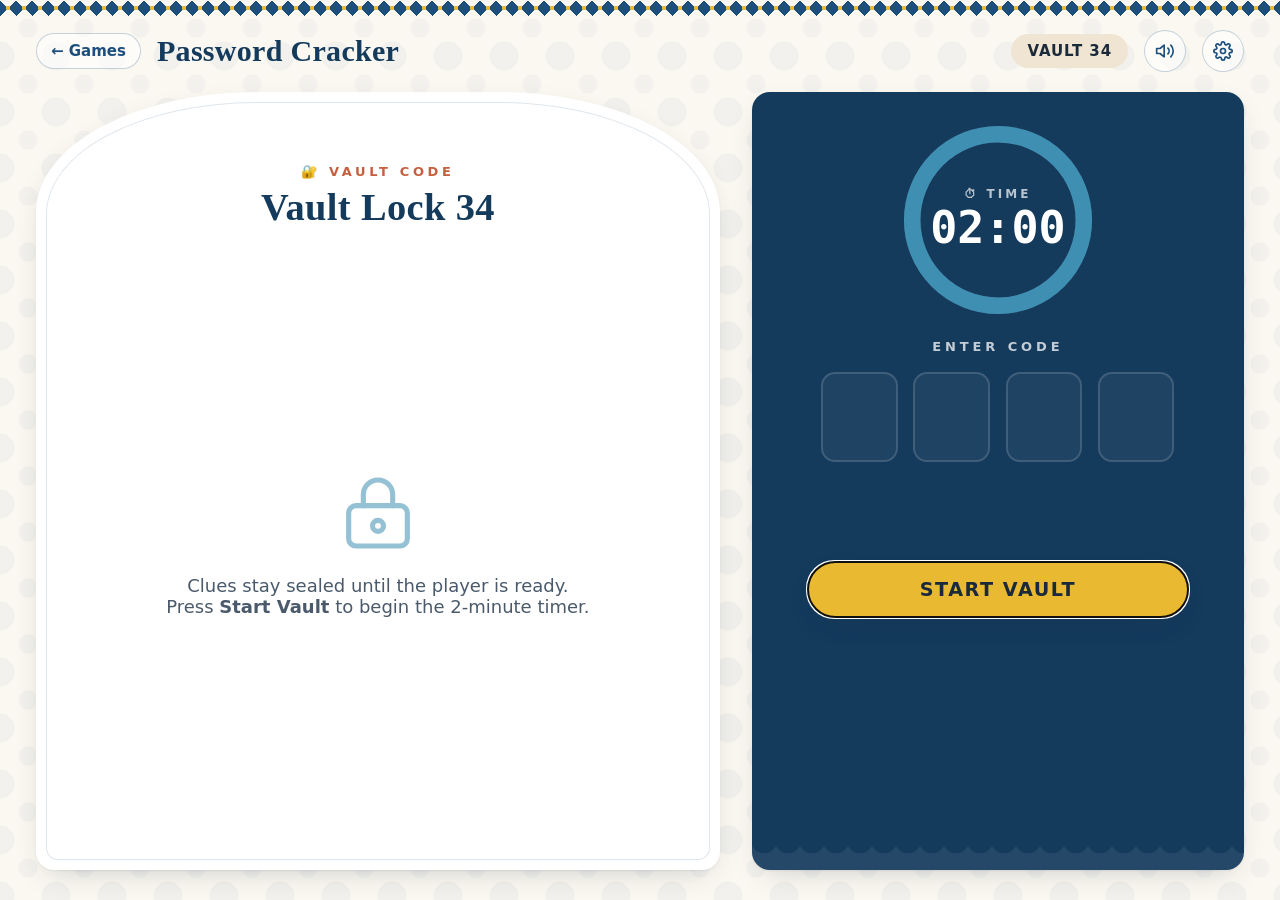
==== cracker.html @ 763a5293 "Add Password Cracker and Real or Fake orientation games Offline, operator-run site for the Layer8 or" ====
<!doctype html>
<html lang="en">
<head>
  <meta charset="utf-8">
  <meta name="viewport" content="width=device-width, initial-scale=1">
  <title>Password Cracker · Layer8</title>
  <link rel="icon" href="data:image/svg+xml,%3Csvg xmlns='http://www.w3.org/2000/svg' viewBox='0 0 32 32'%3E%3Crect x='6' y='14' width='20' height='15' rx='3' fill='%231d4f7c'/%3E%3Cpath d='M10 14v-4a6 6 0 0 1 12 0v4' fill='none' stroke='%23c4603f' stroke-width='3'/%3E%3C/svg%3E">
  <link rel="stylesheet" href="css/style.css">
</head>
<body>
  <div class="tiles"></div>

  <header class="topbar">
    <a class="topbar__back" href="index.html">← Games</a>
    <h1 class="topbar__title">Password Cracker</h1>
    <div class="topbar__spacer"></div>
    <span class="chip" id="vaultChip">Vault —</span>
    <button class="icon-btn" id="muteBtn" type="button"></button>
    <button class="icon-btn" id="operatorBtn" type="button" title="Operator panel" aria-label="Operator panel">
      <svg width="20" height="20" viewBox="0 0 24 24" fill="none" stroke="currentColor" stroke-width="2" stroke-linecap="round" stroke-linejoin="round"><circle cx="12" cy="12" r="3"/><path d="M19.4 15a1.7 1.7 0 0 0 .3 1.8l.1.1a2 2 0 1 1-2.8 2.8l-.1-.1a1.7 1.7 0 0 0-1.8-.3 1.7 1.7 0 0 0-1 1.5V21a2 2 0 1 1-4 0v-.1a1.7 1.7 0 0 0-1.1-1.5 1.7 1.7 0 0 0-1.8.3l-.1.1a2 2 0 1 1-2.8-2.8l.1-.1a1.7 1.7 0 0 0 .3-1.8 1.7 1.7 0 0 0-1.5-1H3a2 2 0 1 1 0-4h.1a1.7 1.7 0 0 0 1.5-1.1 1.7 1.7 0 0 0-.3-1.8l-.1-.1a2 2 0 1 1 2.8-2.8l.1.1a1.7 1.7 0 0 0 1.8.3H9a1.7 1.7 0 0 0 1-1.5V3a2 2 0 1 1 4 0v.1a1.7 1.7 0 0 0 1 1.5 1.7 1.7 0 0 0 1.8-.3l.1-.1a2 2 0 1 1 2.8 2.8l-.1.1a1.7 1.7 0 0 0-.3 1.8V9a1.7 1.7 0 0 0 1.5 1H21a2 2 0 1 1 0 4h-.1a1.7 1.7 0 0 0-1.5 1z"/></svg>
    </button>
  </header>

  <main class="cracker">
    <section class="clues arch" aria-live="polite">
      <div class="clues__head">
        <div class="clues__kicker">🔐 Vault Code</div>
        <h2 class="clues__title" id="vaultTitle">Vault Lock —</h2>
      </div>
      <div class="clues__veil" id="veil">
        <div>
          <svg width="88" height="88" viewBox="0 0 24 24" fill="none" stroke="currentColor" stroke-width="1.4" stroke-linecap="round" stroke-linejoin="round"><rect x="4" y="10" width="16" height="11" rx="2"/><path d="M8 10V7a4 4 0 0 1 8 0v3"/><circle cx="12" cy="15.5" r="1.5"/></svg>
          <p>Clues stay sealed until the player is ready.<br>Press <strong>Start Vault</strong> to begin the 2-minute timer.</p>
        </div>
      </div>
      <div class="clues__body hidden" id="clueBody"></div>
    </section>

    <section class="console">
      <div class="timer" id="timer" data-level="ok">
        <svg viewBox="0 0 120 120" aria-hidden="true">
          <circle class="timer__track" cx="60" cy="60" r="52"/>
          <circle class="timer__ring" id="timerRing" cx="60" cy="60" r="52"/>
        </svg>
        <div class="timer__text"><div><small>⏱ TIME</small><span id="timerText">02:00</span></div></div>
      </div>

      <div class="code-label">ENTER CODE</div>
      <div class="code" id="code">
        <input inputmode="numeric" maxlength="1" aria-label="Digit 1" autocomplete="off">
        <input inputmode="numeric" maxlength="1" aria-label="Digit 2" autocomplete="off">
        <input inputmode="numeric" maxlength="1" aria-label="Digit 3" autocomplete="off">
        <input inputmode="numeric" maxlength="1" aria-label="Digit 4" autocomplete="off">
      </div>

      <div class="status" id="status" role="status"></div>

      <div class="console__actions">
        <button class="btn btn--lemon" id="startBtn" type="button">Start Vault</button>
        <button class="btn btn--terracotta hidden" id="crackBtn" type="button">Crack Vault</button>
        <button class="btn btn--ghost hidden" id="hintBtn" type="button">Hint</button>
        <button class="btn btn--lemon hidden" id="nextBtn" type="button">Next Vault →</button>
      </div>
    </section>
  </main>

  <!-- Operator drawer (for the team member running the laptop) -->
  <div class="drawer-backdrop hidden" id="drawerBackdrop"></div>
  <aside class="drawer hidden" id="drawer" aria-label="Operator panel">
    <div class="drawer__head">
      <h3>Operator</h3>
      <button class="icon-btn" id="drawerClose" type="button" aria-label="Close">✕</button>
    </div>
    <div class="drawer__body">
      <div class="drawer__section">
        <h4>Current answer</h4>
        <div class="answer-peek">
          <output id="answerOut">••••</output>
          <button class="btn btn--ghost btn--small" id="peekBtn" type="button">Hold to reveal</button>
        </div>
        <p class="drawer__hint">Only shown while the button is held, so the player can't glance at it.</p>
      </div>
      <div class="drawer__section">
        <h4>This vault</h4>
        <button class="btn btn--ghost btn--small" id="restartBtn" type="button">Restart vault (back to 02:00)</button>
      </div>
      <div class="drawer__section">
        <h4>Jump to vault</h4>
        <div class="vault-grid" id="vaultGrid"></div>
        <p class="drawer__hint">Crossed-out vaults are flagged in the puzzle sheet and disabled until corrected. Next Vault picks a random vault this laptop hasn't shown yet.</p>
      </div>
      <div class="drawer__section">
        <h4>Rotation</h4>
        <button class="btn btn--ghost btn--small" id="resetDeckBtn" type="button">Reshuffle all vaults</button>
      </div>
    </div>
  </aside>

  <script src="js/common.js"></script>
  <script src="js/vaults.js"></script>
  <script src="js/cracker.js"></script>
</body>
</html>
---- css/style.css ----
/* Layer8 Orientation — modern Mediterranean theme
   Whitewashed walls, Aegean blue, terracotta, olive and lemon.
   No web fonts: the site must work offline, so system font stacks only. */

:root {
  --wash: #fbf8f1;
  --sand: #efe5d2;
  --sand-deep: #e2d3b6;
  --ink: #1b2a3a;
  --ink-soft: #4a5a6b;
  --aegean: #1d4f7c;
  --aegean-deep: #143a5c;
  --sea: #3f8fb3;
  --sea-pale: #dcecf4;
  --terracotta: #c4603f;
  --terracotta-deep: #a24a2e;
  --olive: #6e7a3c;
  --lemon: #e8b931;
  --white: #ffffff;

  --ok: #2e9e5b;
  --ok-pale: #e3f5ea;
  --bad: #d64545;
  --bad-pale: #fbe6e4;

  --serif: "Iowan Old Style", "Palatino Linotype", "Book Antiqua", Palatino, Georgia, serif;
  --sans: "Segoe UI", system-ui, -apple-system, "Helvetica Neue", Arial, sans-serif;
  --mono: "Cascadia Mono", Consolas, "SF Mono", Menlo, monospace;

  --radius: 18px;
  --shadow: 0 1px 2px rgba(27, 42, 58, .06), 0 10px 30px -12px rgba(27, 42, 58, .25);
}

* { box-sizing: border-box; }

html, body { height: 100%; }

body {
  margin: 0;
  font-family: var(--sans);
  color: var(--ink);
  background-color: var(--wash);
  /* faint azulejo tile pattern */
  background-image:
    radial-gradient(circle at 50% 50%, rgba(29, 79, 124, .04) 0 9px, transparent 10px),
    radial-gradient(circle at 0 0, rgba(29, 79, 124, .045) 0 14px, transparent 15px),
    radial-gradient(circle at 100% 100%, rgba(29, 79, 124, .045) 0 14px, transparent 15px),
    radial-gradient(circle at 100% 0, rgba(29, 79, 124, .045) 0 14px, transparent 15px),
    radial-gradient(circle at 0 100%, rgba(29, 79, 124, .045) 0 14px, transparent 15px);
  background-size: 56px 56px;
  -webkit-font-smoothing: antialiased;
}

h1, h2, h3 { font-family: var(--serif); font-weight: 600; letter-spacing: .01em; margin: 0; }

button { font: inherit; color: inherit; }

/* ---------- tile strip ---------- */
.tiles {
  height: 16px;
  background:
    radial-gradient(circle, var(--lemon) 0 2px, transparent 2.5px) 0 0 / 16px 16px,
    conic-gradient(from 45deg, var(--aegean) 25%, var(--wash) 0 50%, var(--aegean) 0 75%, var(--wash) 0) 0 0 / 16px 16px;
}
.tiles--thin { height: 6px; background: linear-gradient(90deg, var(--aegean), var(--sea) 40%, var(--lemon) 70%, var(--terracotta)); }

/* ---------- top bar ---------- */
.topbar {
  display: flex;
  align-items: center;
  gap: 16px;
  padding: 14px clamp(16px, 3vw, 36px);
}
.topbar__back {
  color: var(--aegean);
  text-decoration: none;
  font-weight: 600;
  font-size: 15px;
  padding: 8px 14px;
  border-radius: 999px;
  border: 1.5px solid rgba(29, 79, 124, .25);
  background: rgba(255, 255, 255, .6);
}
.topbar__back:hover { background: var(--white); border-color: var(--aegean); }
.topbar__title { font-size: clamp(22px, 2.4vw, 30px); color: var(--aegean-deep); }
.topbar__spacer { flex: 1; }
.chip {
  display: inline-flex;
  align-items: center;
  gap: 8px;
  padding: 8px 16px;
  border-radius: 999px;
  background: var(--sand);
  color: var(--ink);
  font-weight: 700;
  font-size: 15px;
  letter-spacing: .06em;
  text-transform: uppercase;
  white-space: nowrap;
}
.icon-btn {
  width: 42px; height: 42px;
  border-radius: 50%;
  border: 1.5px solid rgba(29, 79, 124, .25);
  background: rgba(255, 255, 255, .6);
  cursor: pointer;
  display: grid; place-items: center;
  color: var(--aegean);
}
.icon-btn:hover { background: var(--white); border-color: var(--aegean); }

/* ---------- buttons ---------- */
.btn {
  appearance: none;
  border: 0;
  cursor: pointer;
  border-radius: 999px;
  padding: 16px 30px;
  font-weight: 800;
  font-size: clamp(16px, 1.5vw, 20px);
  letter-spacing: .08em;
  text-transform: uppercase;
  transition: transform .08s ease, box-shadow .15s ease, background .15s ease, opacity .15s;
  box-shadow: var(--shadow);
}
.btn:active { transform: translateY(1px) scale(.99); }
.btn:disabled { opacity: .38; cursor: not-allowed; box-shadow: none; }
.btn--primary { background: var(--aegean); color: var(--white); }
.btn--primary:hover:not(:disabled) { background: var(--aegean-deep); }
.btn--terracotta { background: var(--terracotta); color: var(--white); }
.btn--terracotta:hover:not(:disabled) { background: var(--terracotta-deep); }
.btn--ghost { background: var(--white); color: var(--aegean); border: 2px solid var(--aegean); box-shadow: none; }
.btn--ghost:hover:not(:disabled) { background: var(--sea-pale); }
.btn--lemon { background: var(--lemon); color: var(--ink); }
.btn--lemon:hover:not(:disabled) { filter: brightness(.95); }
.btn--small { padding: 10px 18px; font-size: 13px; }

.hidden { display: none !important; }

/* ---------- arch card ---------- */
.arch {
  background: var(--white);
  border-radius: 220px 220px var(--radius) var(--radius) / 120px 120px var(--radius) var(--radius);
  box-shadow: var(--shadow);
  position: relative;
}
.arch::before {
  /* inner keyline following the arch */
  content: "";
  position: absolute;
  inset: 10px;
  border: 1.5px solid rgba(29, 79, 124, .14);
  border-radius: 210px 210px 12px 12px / 112px 112px 12px 12px;
  pointer-events: none;
}

/* =========================================================
   HUB (index.html)
   ========================================================= */
.hub {
  min-height: 100%;
  display: flex;
  flex-direction: column;
}
.hub__hero {
  text-align: center;
  padding: clamp(28px, 6vh, 64px) 16px 12px;
}
.hub__eyebrow {
  font-weight: 700;
  letter-spacing: .3em;
  text-transform: uppercase;
  color: var(--terracotta);
  font-size: 13px;
}
.hub__title {
  font-size: clamp(40px, 6vw, 72px);
  color: var(--aegean-deep);
  margin-top: 10px;
  line-height: 1.02;
}
.hub__sub { color: var(--ink-soft); margin-top: 12px; font-size: 17px; }
.hub__doors {
  display: grid;
  grid-template-columns: repeat(2, minmax(0, 360px));
  justify-content: center;
  gap: clamp(20px, 4vw, 56px);
  padding: clamp(20px, 4vh, 44px) 16px 48px;
}
.door {
  display: flex;
  flex-direction: column;
  align-items: center;
  text-align: center;
  text-decoration: none;
  color: var(--ink);
  padding: 64px 28px 30px;
  min-height: 380px;
  transition: transform .2s ease, box-shadow .2s ease;
}
.door:hover { transform: translateY(-4px); box-shadow: 0 2px 4px rgba(27,42,58,.06), 0 24px 48px -16px rgba(27,42,58,.35); }
.door__icon {
  width: 92px; height: 92px;
  border-radius: 50%;
  display: grid; place-items: center;
  margin-bottom: 22px;
}
.door--blue .door__icon { background: var(--sea-pale); color: var(--aegean); }
.door--terra .door__icon { background: #f6e1d8; color: var(--terracotta); }
.door h2 { font-size: 30px; color: var(--aegean-deep); }
.door p { color: var(--ink-soft); line-height: 1.5; margin: 12px 0 24px; font-size: 16px; }
.door .btn { margin-top: auto; }
.hub__foot { margin-top: auto; text-align: center; color: var(--ink-soft); font-size: 13px; padding: 16px; }

/* =========================================================
   PASSWORD CRACKER
   ========================================================= */
.cracker {
  display: grid;
  grid-template-columns: minmax(0, 1.25fr) minmax(340px, .9fr);
  gap: clamp(18px, 2.5vw, 36px);
  padding: 6px clamp(16px, 3vw, 36px) 24px;
  max-width: 1400px;
  margin: 0 auto;
  min-height: calc(100vh - 92px);
  align-items: stretch;
}
.clues {
  padding: clamp(56px, 8vh, 80px) clamp(28px, 4vw, 56px) 32px;
  display: flex;
  flex-direction: column;
}
.clues__head {
  text-align: center;
  margin-bottom: 18px;
}
.clues__kicker {
  font-size: 13px;
  font-weight: 800;
  letter-spacing: .28em;
  color: var(--terracotta);
  text-transform: uppercase;
}
.clues__title { font-size: clamp(28px, 3vw, 40px); color: var(--aegean-deep); margin-top: 6px; }
.clues__body {
  font-size: clamp(19px, 1.9vw, 27px);
  line-height: 1.5;
}
.clues__body p { margin: 0 0 10px; }
.clues__body ul, .clues__body ol { margin: 0 0 10px; padding-left: 1.4em; }
.clues__body li { margin: 4px 0; padding-left: 4px; }
.clues__body ul li::marker { color: var(--terracotta); }
.clues__body ol li::marker { color: var(--aegean); font-weight: 700; }
.clues__body .outro { margin-top: 8px; font-style: italic; color: var(--ink-soft); }
.clues__body.dense { font-size: clamp(16px, 1.45vw, 21px); line-height: 1.4; }
.clues__veil {
  flex: 1;
  display: grid;
  place-items: center;
  text-align: center;
  color: var(--ink-soft);
}
.clues__veil svg { color: var(--sea); opacity: .55; }
.clues__veil p { font-size: 18px; margin: 14px 0 0; }

.console {
  background: var(--aegean-deep);
  color: var(--white);
  border-radius: var(--radius);
  box-shadow: var(--shadow);
  padding: clamp(20px, 3vh, 32px) clamp(20px, 2.5vw, 34px);
  display: flex;
  flex-direction: column;
  align-items: center;
  gap: clamp(12px, 2vh, 20px);
  position: relative;
  overflow: hidden;
}
.console::after {
  /* sea waves along the bottom */
  content: "";
  position: absolute;
  left: 0; right: 0; bottom: 0;
  height: 26px;
  background:
    radial-gradient(circle at 12px -4px, transparent 13px, rgba(255,255,255,.07) 13.5px) 0 0 / 24px 26px repeat-x;
  pointer-events: none;
}

.timer { position: relative; width: clamp(170px, 22vh, 220px); aspect-ratio: 1; }
.timer svg { width: 100%; height: 100%; transform: rotate(-90deg); }
.timer__track { fill: none; stroke: rgba(255,255,255,.12); stroke-width: 10; }
.timer__ring { fill: none; stroke: var(--sea); stroke-width: 10; stroke-linecap: round; transition: stroke .3s; }
.timer[data-level="warn"] .timer__ring { stroke: var(--lemon); }
.timer[data-level="danger"] .timer__ring { stroke: var(--terracotta); }
.timer__text {
  position: absolute; inset: 0;
  display: grid; place-items: center;
  font-family: var(--mono);
  font-variant-numeric: tabular-nums;
  font-weight: 700;
  font-size: clamp(36px, 5vh, 48px);
}
.timer__text small { display: block; font-family: var(--sans); font-size: 12px; letter-spacing: .25em; opacity: .7; text-align: center; font-weight: 700; }
.timer[data-level="danger"] .timer__text { color: #ffb59c; animation: pulse 1s infinite; }
@keyframes pulse { 50% { opacity: .55; } }
.penalty {
  position: absolute; top: 18%; right: -6px;
  background: var(--terracotta);
  color: var(--white);
  font-weight: 800;
  padding: 6px 12px;
  border-radius: 999px;
  font-size: 18px;
  animation: floatUp 1.3s ease forwards;
  pointer-events: none;
}
@keyframes floatUp { from { opacity: 0; transform: translateY(10px); } 20% { opacity: 1; } to { opacity: 0; transform: translateY(-28px); } }

.code-label { font-size: 13px; font-weight: 800; letter-spacing: .3em; opacity: .75; }
.code { display: flex; gap: clamp(10px, 1.2vw, 16px); }
.code input {
  width: clamp(60px, 6vw, 78px);
  height: clamp(76px, 10vh, 96px);
  border-radius: 14px;
  border: 2px solid rgba(255,255,255,.25);
  background: rgba(255,255,255,.08);
  color: var(--white);
  text-align: center;
  font-family: var(--mono);
  font-size: clamp(36px, 5vh, 48px);
  font-weight: 700;
  caret-color: var(--lemon);
  outline: none;
  transition: border-color .15s, background .15s;
}
.code input:focus { border-color: var(--lemon); background: rgba(255,255,255,.14); }
.code input:disabled { opacity: .6; }
.code.shake { animation: shake .4s; }
.code.ok input { border-color: #7fe0a5; background: rgba(46,158,91,.35); }
@keyframes shake { 20%, 60% { transform: translateX(-8px); } 40%, 80% { transform: translateX(8px); } }

.status {
  min-height: 64px;
  width: 100%;
  border-radius: 14px;
  display: grid;
  place-items: center;
  text-align: center;
  font-weight: 800;
  letter-spacing: .05em;
  font-size: clamp(17px, 1.7vw, 22px);
  padding: 10px 14px;
}
.status:empty { visibility: hidden; }
.status--ok { background: var(--ok); }
.status--bad { background: var(--bad); }
.status--time { background: var(--terracotta-deep); }
.status--info { background: rgba(255,255,255,.1); font-weight: 600; }
.status small { display: block; font-size: .8em; letter-spacing: .12em; opacity: .95; }

.console__actions { display: grid; grid-template-columns: 1fr; gap: 12px; width: 100%; max-width: 380px; }
.console__actions .btn { width: 100%; }
.console .btn--ghost { background: transparent; color: var(--white); border-color: rgba(255,255,255,.55); }
.console .btn--ghost:hover:not(:disabled) { background: rgba(255,255,255,.1); }

/* operator drawer */
.drawer-backdrop { position: fixed; inset: 0; background: rgba(27,42,58,.35); z-index: 40; }
.drawer {
  position: fixed; top: 0; right: 0; bottom: 0;
  width: min(440px, 100vw);
  background: var(--wash);
  z-index: 50;
  box-shadow: -20px 0 40px -20px rgba(0,0,0,.35);
  display: flex; flex-direction: column;
}
.drawer__head { display: flex; align-items: center; justify-content: space-between; padding: 18px 20px; border-bottom: 1px solid var(--sand-deep); }
.drawer__head h3 { font-size: 22px; color: var(--aegean-deep); }
.drawer__body { padding: 18px 20px; overflow: auto; display: flex; flex-direction: column; gap: 22px; }
.drawer__section h4 { margin: 0 0 10px; font-size: 12px; letter-spacing: .2em; text-transform: uppercase; color: var(--terracotta); }
.drawer__hint { font-size: 13px; color: var(--ink-soft); margin: 6px 0 0; line-height: 1.4; }
.answer-peek {
  display: flex; align-items: center; justify-content: space-between; gap: 12px;
  background: var(--white); border: 1.5px dashed var(--sand-deep); border-radius: 12px; padding: 10px 12px;
}
.answer-peek output { font-family: var(--mono); font-size: 26px; font-weight: 700; letter-spacing: .2em; color: var(--aegean-deep); }
.vault-grid { display: grid; grid-template-columns: repeat(auto-fill, minmax(52px, 1fr)); gap: 6px; }
.vault-grid button {
  border: 1.5px solid var(--sand-deep); background: var(--white); border-radius: 10px;
  padding: 8px 0; font-weight: 700; cursor: pointer; font-family: var(--mono); font-size: 14px;
}
.vault-grid button:hover:not(:disabled) { border-color: var(--aegean); color: var(--aegean); }
.vault-grid button.current { background: var(--aegean); color: var(--white); border-color: var(--aegean); }
.vault-grid button.done { background: var(--sand); }
.vault-grid button:disabled { opacity: .35; cursor: not-allowed; text-decoration: line-through; }

/* =========================================================
   REAL OR FAKE
   ========================================================= */
.rf {
  max-width: 1300px;
  margin: 0 auto;
  padding: 4px clamp(16px, 3vw, 36px) 28px;
  display: flex;
  flex-direction: column;
  gap: clamp(14px, 2.4vh, 24px);
  min-height: calc(100vh - 92px);
}
.rf-timebar { height: 10px; border-radius: 999px; background: var(--sand); overflow: hidden; }
.rf-timebar__fill { height: 100%; width: 100%; background: var(--aegean); border-radius: inherit; transform-origin: left; }
.rf-timebar[data-level="danger"] .rf-timebar__fill { background: var(--terracotta); }

.rf-prompt { text-align: center; }
.rf-prompt__kicker { font-size: 13px; font-weight: 800; letter-spacing: .3em; text-transform: uppercase; color: var(--terracotta); }
.rf-prompt h2 { font-size: clamp(30px, 3.6vw, 48px); color: var(--aegean-deep); margin-top: 6px; }
.rf-prompt__brand { color: var(--terracotta); }

.rf-options {
  display: grid;
  grid-template-columns: 1fr 1fr;
  gap: clamp(16px, 3vw, 40px);
  flex: 1;
  min-height: 0;
}
.rf-option {
  position: relative;
  appearance: none;
  border: 3px solid transparent;
  background: var(--white);
  border-radius: var(--radius);
  box-shadow: var(--shadow);
  cursor: pointer;
  padding: clamp(18px, 3vh, 34px);
  display: flex;
  flex-direction: column;
  align-items: center;
  justify-content: center;
  gap: 14px;
  min-height: 0;
  transition: border-color .15s, transform .12s, background .2s;
}
.rf-option:hover:not(:disabled) { border-color: var(--sea); transform: translateY(-2px); }
.rf-option:disabled { cursor: default; }
.rf-option__key {
  position: absolute; top: 12px; left: 14px;
  width: 30px; height: 30px; border-radius: 50%;
  background: var(--sand); color: var(--ink-soft);
  display: grid; place-items: center; font-weight: 800; font-size: 14px;
}
.rf-option__img {
  width: 100%;
  height: clamp(200px, 46vh, 460px);
  object-fit: contain;
}
.rf-option__tag {
  position: absolute; top: 12px; right: 14px;
  padding: 6px 14px; border-radius: 999px;
  font-weight: 800; letter-spacing: .12em; font-size: 14px; color: var(--white);
}
.rf-option.is-correct { border-color: var(--ok); border-width: 6px; box-shadow: 0 0 0 8px rgba(46,158,91,.22), var(--shadow); }
.rf-option.is-correct .rf-option__tag { background: var(--ok); }
.rf-option.is-wrong { border-color: var(--bad); border-width: 6px; box-shadow: 0 0 0 8px rgba(214,69,69,.22), var(--shadow); }
.rf-option.is-wrong .rf-option__tag { background: var(--bad); }
.rf-option.is-reveal { border-color: var(--ok); border-width: 6px; box-shadow: 0 0 0 8px rgba(46,158,91,.22), var(--shadow); }
.rf-option.is-reveal .rf-option__tag { background: var(--ok); }
.rf-option.is-dim { opacity: .5; }
.rf-option.is-correct .urlbar, .rf-option.is-reveal .urlbar { background: var(--ok-pale); border-color: var(--ok); }
.rf-option.is-wrong .urlbar { background: var(--bad-pale); border-color: var(--bad); }

.missing {
  width: 100%;
  height: clamp(200px, 46vh, 460px);
  border: 3px dashed var(--bad);
  border-radius: 12px;
  display: grid;
  place-items: center;
  text-align: center;
  padding: 16px;
  font-family: var(--mono);
  font-weight: 700;
  color: var(--bad);
  background: repeating-linear-gradient(45deg, #fff 0 12px, #fdf1f0 12px 24px);
  word-break: break-all;
}

/* fake browser address bar */
.urlbar {
  width: 100%;
  display: flex;
  align-items: flex-start;
  gap: 12px;
  padding: 18px 20px;
  border-radius: 14px;
  background: #f1f3f5;
  border: 1.5px solid #dde1e6;
  text-align: left;
}
.urlbar svg { flex: none; margin-top: 4px; color: #5f6b78; }
.urlbar span {
  font-family: var(--mono);
  font-size: clamp(19px, 1.9vw, 27px);
  line-height: 1.4;
  overflow-wrap: anywhere;
  color: var(--ink);
}
.urlbar-wrap { width: 100%; display: flex; flex-direction: column; gap: 14px; }
.browser-dots { display: flex; gap: 7px; }
.browser-dots i { width: 12px; height: 12px; border-radius: 50%; background: #e2e5e9; display: block; }

.rf-footer {
  display: flex; align-items: center; justify-content: center; gap: 18px;
  min-height: 64px;
}
.rf-result { font-weight: 800; font-size: clamp(18px, 1.8vw, 24px); letter-spacing: .05em; }
.rf-result--ok { color: var(--ok); }
.rf-result--bad { color: var(--bad); }
.rf-result--time { color: var(--terracotta-deep); }

.rf-start {
  flex: 1;
  display: grid;
  place-items: center;
}
.rf-start .arch { padding: 80px 48px 40px; text-align: center; max-width: 560px; }
.rf-start p { color: var(--ink-soft); font-size: 17px; line-height: 1.5; margin: 14px 0 28px; }

.kbd-help { text-align: center; font-size: 13px; color: var(--ink-soft); }
kbd {
  font-family: var(--mono); font-size: 12px;
  background: var(--white); border: 1px solid var(--sand-deep); border-bottom-width: 2px;
  border-radius: 5px; padding: 1px 6px;
}

/* ---------- small screens ---------- */
@media (max-width: 900px) {
  .cracker { grid-template-columns: 1fr; }
  .hub__doors { grid-template-columns: minmax(0, 420px); }
  .rf-options { grid-template-columns: 1fr; }
  .rf-option__img, .missing { height: 30vh; }
}
@media (prefers-reduced-motion: reduce) {
  * { animation: none !important; transition: none !important; }
}
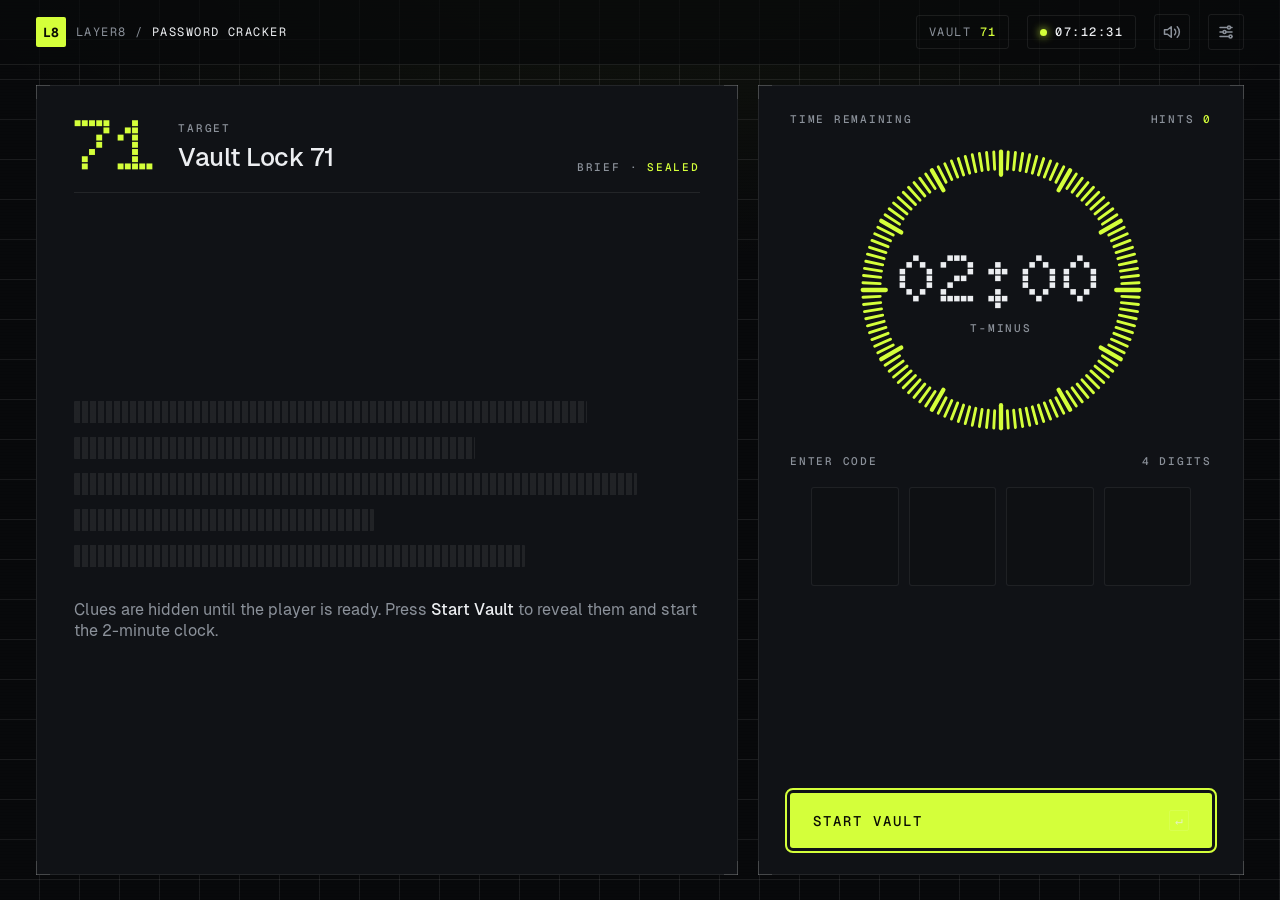
==== commit efeb60f1: "Redesign with dark instrument theme; show URLs as document links - New look: dark control-panel styl" ====
--- a/cracker.html
+++ b/cracker.html
@@ -4,48 +4,65 @@
   <meta charset="utf-8">
   <meta name="viewport" content="width=device-width, initial-scale=1">
   <title>Password Cracker · Layer8</title>
-  <link rel="icon" href="data:image/svg+xml,%3Csvg xmlns='http://www.w3.org/2000/svg' viewBox='0 0 32 32'%3E%3Crect x='6' y='14' width='20' height='15' rx='3' fill='%231d4f7c'/%3E%3Cpath d='M10 14v-4a6 6 0 0 1 12 0v4' fill='none' stroke='%23c4603f' stroke-width='3'/%3E%3C/svg%3E">
+  <link rel="icon" href="data:image/svg+xml,%3Csvg xmlns='http://www.w3.org/2000/svg' viewBox='0 0 32 32'%3E%3Crect width='32' height='32' rx='3' fill='%23d4ff3a'/%3E%3Ctext x='16' y='21' font-family='monospace' font-weight='700' font-size='13' text-anchor='middle' fill='%230b0d04'%3EL8%3C/text%3E%3C/svg%3E">
   <link rel="stylesheet" href="css/style.css">
 </head>
 <body>
-  <div class="tiles"></div>
-
   <header class="topbar">
-    <a class="topbar__back" href="index.html">← Games</a>
-    <h1 class="topbar__title">Password Cracker</h1>
+    <a class="brand" href="index.html" title="Back to games">
+      <span class="brand__mark">L8</span>
+      <span class="brand__crumbs">Layer8 / <span>Password Cracker</span></span>
+    </a>
     <div class="topbar__spacer"></div>
-    <span class="chip" id="vaultChip">Vault —</span>
+    <span class="readout readout--accent">Vault <strong id="vaultChip">--</strong></span>
+    <span class="readout"><span class="live-dot"></span><strong id="clock">--:--:--</strong></span>
     <button class="icon-btn" id="muteBtn" type="button"></button>
     <button class="icon-btn" id="operatorBtn" type="button" title="Operator panel" aria-label="Operator panel">
-      <svg width="20" height="20" viewBox="0 0 24 24" fill="none" stroke="currentColor" stroke-width="2" stroke-linecap="round" stroke-linejoin="round"><circle cx="12" cy="12" r="3"/><path d="M19.4 15a1.7 1.7 0 0 0 .3 1.8l.1.1a2 2 0 1 1-2.8 2.8l-.1-.1a1.7 1.7 0 0 0-1.8-.3 1.7 1.7 0 0 0-1 1.5V21a2 2 0 1 1-4 0v-.1a1.7 1.7 0 0 0-1.1-1.5 1.7 1.7 0 0 0-1.8.3l-.1.1a2 2 0 1 1-2.8-2.8l.1-.1a1.7 1.7 0 0 0 .3-1.8 1.7 1.7 0 0 0-1.5-1H3a2 2 0 1 1 0-4h.1a1.7 1.7 0 0 0 1.5-1.1 1.7 1.7 0 0 0-.3-1.8l-.1-.1a2 2 0 1 1 2.8-2.8l.1.1a1.7 1.7 0 0 0 1.8.3H9a1.7 1.7 0 0 0 1-1.5V3a2 2 0 1 1 4 0v.1a1.7 1.7 0 0 0 1 1.5 1.7 1.7 0 0 0 1.8-.3l.1-.1a2 2 0 1 1 2.8 2.8l-.1.1a1.7 1.7 0 0 0-.3 1.8V9a1.7 1.7 0 0 0 1.5 1H21a2 2 0 1 1 0 4h-.1a1.7 1.7 0 0 0-1.5 1z"/></svg>
+      <svg width="18" height="18" viewBox="0 0 24 24" fill="none" stroke="currentColor" stroke-width="2" stroke-linecap="round"><path d="M4 6h10M18 6h2M4 12h4M12 12h8M4 18h12M20 18h0"/><circle cx="16" cy="6" r="2"/><circle cx="10" cy="12" r="2"/><circle cx="18" cy="18" r="2"/></svg>
     </button>
   </header>
 
   <main class="cracker">
-    <section class="clues arch" aria-live="polite">
-      <div class="clues__head">
-        <div class="clues__kicker">🔐 Vault Code</div>
-        <h2 class="clues__title" id="vaultTitle">Vault Lock —</h2>
+    <section class="brief frame" aria-live="polite">
+      <div class="brief__head">
+        <div class="brief__id">
+          <div class="brief__num" id="vaultNum">--</div>
+          <div>
+            <div class="label">Target</div>
+            <h2 class="brief__title" id="vaultTitle">Vault Lock --</h2>
+          </div>
+        </div>
+        <div class="label" id="briefState">Brief · <b>sealed</b></div>
       </div>
-      <div class="clues__veil" id="veil">
-        <div>
-          <svg width="88" height="88" viewBox="0 0 24 24" fill="none" stroke="currentColor" stroke-width="1.4" stroke-linecap="round" stroke-linejoin="round"><rect x="4" y="10" width="16" height="11" rx="2"/><path d="M8 10V7a4 4 0 0 1 8 0v3"/><circle cx="12" cy="15.5" r="1.5"/></svg>
-          <p>Clues stay sealed until the player is ready.<br>Press <strong>Start Vault</strong> to begin the 2-minute timer.</p>
+
+      <div class="sealed" id="veil">
+        <div class="sealed__bar"></div>
+        <div class="sealed__bar"></div>
+        <div class="sealed__bar"></div>
+        <div class="sealed__bar"></div>
+        <div class="sealed__bar"></div>
+        <p class="sealed__note">Clues are hidden until the player is ready. Press <strong>Start Vault</strong> to reveal them and start the 2-minute clock.</p>
+      </div>
+      <div class="clues hidden" id="clueBody"></div>
+    </section>
+
+    <section class="console frame">
+      <div class="console__row">
+        <span class="label">Time remaining</span>
+        <span class="label" id="hintCount">Hints <b>0</b></span>
+      </div>
+
+      <div class="dial" id="dial" data-level="ok">
+        <svg viewBox="0 0 200 200" aria-hidden="true" id="dialTicks"></svg>
+        <div class="dial__center">
+          <div>
+            <div class="dial__time" id="timerText">02:00</div>
+            <div class="label dial__sub">T-minus</div>
+          </div>
         </div>
       </div>
-      <div class="clues__body hidden" id="clueBody"></div>
-    </section>
 
-    <section class="console">
-      <div class="timer" id="timer" data-level="ok">
-        <svg viewBox="0 0 120 120" aria-hidden="true">
-          <circle class="timer__track" cx="60" cy="60" r="52"/>
-          <circle class="timer__ring" id="timerRing" cx="60" cy="60" r="52"/>
-        </svg>
-        <div class="timer__text"><div><small>⏱ TIME</small><span id="timerText">02:00</span></div></div>
-      </div>
-
-      <div class="code-label">ENTER CODE</div>
+      <div class="console__row"><span class="label">Enter code</span><span class="label">4 digits</span></div>
       <div class="code" id="code">
         <input inputmode="numeric" maxlength="1" aria-label="Digit 1" autocomplete="off">
         <input inputmode="numeric" maxlength="1" aria-label="Digit 2" autocomplete="off">
@@ -55,11 +72,11 @@
 
       <div class="status" id="status" role="status"></div>
 
-      <div class="console__actions">
-        <button class="btn btn--lemon" id="startBtn" type="button">Start Vault</button>
-        <button class="btn btn--terracotta hidden" id="crackBtn" type="button">Crack Vault</button>
-        <button class="btn btn--ghost hidden" id="hintBtn" type="button">Hint</button>
-        <button class="btn btn--lemon hidden" id="nextBtn" type="button">Next Vault →</button>
+      <div class="actions">
+        <button class="btn btn--accent btn--wide" id="startBtn" type="button">Start vault <kbd>↵</kbd></button>
+        <button class="btn btn--accent hidden" id="crackBtn" type="button">Crack vault <kbd>↵</kbd></button>
+        <button class="btn btn--line hidden" id="hintBtn" type="button">Hint <kbd>−10s</kbd></button>
+        <button class="btn btn--accent btn--wide hidden" id="nextBtn" type="button">Next vault <kbd>↵</kbd></button>
       </div>
     </section>
   </main>
@@ -68,30 +85,30 @@
   <div class="drawer-backdrop hidden" id="drawerBackdrop"></div>
   <aside class="drawer hidden" id="drawer" aria-label="Operator panel">
     <div class="drawer__head">
-      <h3>Operator</h3>
+      <span class="label">Operator <b>panel</b></span>
       <button class="icon-btn" id="drawerClose" type="button" aria-label="Close">✕</button>
     </div>
     <div class="drawer__body">
       <div class="drawer__section">
-        <h4>Current answer</h4>
+        <span class="label">Current answer</span>
         <div class="answer-peek">
-          <output id="answerOut">••••</output>
-          <button class="btn btn--ghost btn--small" id="peekBtn" type="button">Hold to reveal</button>
+          <output id="answerOut">····</output>
+          <button class="btn btn--line btn--small" id="peekBtn" type="button">Hold to reveal</button>
         </div>
-        <p class="drawer__hint">Only shown while the button is held, so the player can't glance at it.</p>
+        <p class="drawer__hint">Shown only while the button is held, so the player can't glance at it.</p>
       </div>
       <div class="drawer__section">
-        <h4>This vault</h4>
-        <button class="btn btn--ghost btn--small" id="restartBtn" type="button">Restart vault (back to 02:00)</button>
+        <span class="label">This vault</span>
+        <button class="btn btn--line btn--small" id="restartBtn" type="button">Restart vault · back to 02:00</button>
       </div>
       <div class="drawer__section">
-        <h4>Jump to vault</h4>
+        <span class="label">Jump to vault</span>
         <div class="vault-grid" id="vaultGrid"></div>
         <p class="drawer__hint">Crossed-out vaults are flagged in the puzzle sheet and disabled until corrected. Next Vault picks a random vault this laptop hasn't shown yet.</p>
       </div>
       <div class="drawer__section">
-        <h4>Rotation</h4>
-        <button class="btn btn--ghost btn--small" id="resetDeckBtn" type="button">Reshuffle all vaults</button>
+        <span class="label">Rotation</span>
+        <button class="btn btn--line btn--small" id="resetDeckBtn" type="button">Reshuffle all vaults</button>
       </div>
     </div>
   </aside>
--- a/css/style.css
+++ b/css/style.css
@@ -1,542 +1,582 @@
-/* Layer8 Orientation — modern Mediterranean theme
-   Whitewashed walls, Aegean blue, terracotta, olive and lemon.
-   No web fonts: the site must work offline, so system font stacks only. */
+/* Layer8 Orientation — "instrument" theme.
+   Dark control-panel aesthetic: hairline grid, registration-mark corners,
+   dot-matrix numerals, one lime signal colour. Fonts are bundled in /fonts
+   so everything works offline. */
+
+@font-face { font-family: "Geist"; src: url("../fonts/geist-sans-latin-300-normal.woff2") format("woff2"); font-weight: 300; font-display: swap; }
+@font-face { font-family: "Geist"; src: url("../fonts/geist-sans-latin-400-normal.woff2") format("woff2"); font-weight: 400; font-display: swap; }
+@font-face { font-family: "Geist"; src: url("../fonts/geist-sans-latin-500-normal.woff2") format("woff2"); font-weight: 500; font-display: swap; }
+@font-face { font-family: "Geist"; src: url("../fonts/geist-sans-latin-600-normal.woff2") format("woff2"); font-weight: 600; font-display: swap; }
+@font-face { font-family: "Geist"; src: url("../fonts/geist-sans-latin-700-normal.woff2") format("woff2"); font-weight: 700; font-display: swap; }
+@font-face { font-family: "Geist Mono"; src: url("../fonts/geist-mono-latin-400-normal.woff2") format("woff2"); font-weight: 400; font-display: swap; }
+@font-face { font-family: "Geist Mono"; src: url("../fonts/geist-mono-latin-500-normal.woff2") format("woff2"); font-weight: 500; font-display: swap; }
+@font-face { font-family: "Geist Mono"; src: url("../fonts/geist-mono-latin-700-normal.woff2") format("woff2"); font-weight: 700; font-display: swap; }
+@font-face { font-family: "Doto"; src: url("../fonts/doto-latin-600-normal.woff2") format("woff2"); font-weight: 600; font-display: swap; }
+@font-face { font-family: "Doto"; src: url("../fonts/doto-latin-800-normal.woff2") format("woff2"); font-weight: 800; font-display: swap; }
 
 :root {
-  --wash: #fbf8f1;
-  --sand: #efe5d2;
-  --sand-deep: #e2d3b6;
-  --ink: #1b2a3a;
-  --ink-soft: #4a5a6b;
-  --aegean: #1d4f7c;
-  --aegean-deep: #143a5c;
-  --sea: #3f8fb3;
-  --sea-pale: #dcecf4;
-  --terracotta: #c4603f;
-  --terracotta-deep: #a24a2e;
-  --olive: #6e7a3c;
-  --lemon: #e8b931;
-  --white: #ffffff;
-
-  --ok: #2e9e5b;
-  --ok-pale: #e3f5ea;
-  --bad: #d64545;
-  --bad-pale: #fbe6e4;
-
-  --serif: "Iowan Old Style", "Palatino Linotype", "Book Antiqua", Palatino, Georgia, serif;
-  --sans: "Segoe UI", system-ui, -apple-system, "Helvetica Neue", Arial, sans-serif;
-  --mono: "Cascadia Mono", Consolas, "SF Mono", Menlo, monospace;
-
-  --radius: 18px;
-  --shadow: 0 1px 2px rgba(27, 42, 58, .06), 0 10px 30px -12px rgba(27, 42, 58, .25);
+  --bg: #08090b;
+  --panel: #101216;
+  --panel-2: #0c0e11;
+  --line: rgba(255, 255, 255, .08);
+  --line-2: rgba(255, 255, 255, .16);
+  --text: #eceef1;
+  --muted: #8b919a;
+  --dim: #565c65;
+
+  --accent: #d4ff3a;       /* signal lime */
+  --accent-ink: #0b0d04;
+  --warn: #ffb224;
+  --danger: #ff4545;
+
+  --ok: #2ee59d;
+  --bad: #ff4d5e;
+
+  --plate: #f5f6f7;        /* light "specimen plate" behind logos & links */
+
+  --sans: "Geist", "Segoe UI", system-ui, sans-serif;
+  --mono: "Geist Mono", Consolas, "SF Mono", monospace;
+  --dot: "Doto", "Geist Mono", monospace;
+
+  --r: 3px;
 }
 
 * { box-sizing: border-box; }
-
 html, body { height: 100%; }
 
 body {
   margin: 0;
   font-family: var(--sans);
-  color: var(--ink);
-  background-color: var(--wash);
-  /* faint azulejo tile pattern */
+  color: var(--text);
+  background-color: var(--bg);
   background-image:
-    radial-gradient(circle at 50% 50%, rgba(29, 79, 124, .04) 0 9px, transparent 10px),
-    radial-gradient(circle at 0 0, rgba(29, 79, 124, .045) 0 14px, transparent 15px),
-    radial-gradient(circle at 100% 100%, rgba(29, 79, 124, .045) 0 14px, transparent 15px),
-    radial-gradient(circle at 100% 0, rgba(29, 79, 124, .045) 0 14px, transparent 15px),
-    radial-gradient(circle at 0 100%, rgba(29, 79, 124, .045) 0 14px, transparent 15px);
-  background-size: 56px 56px;
+    radial-gradient(1200px 600px at 50% -10%, rgba(212, 255, 58, .05), transparent 60%),
+    linear-gradient(var(--line) 1px, transparent 1px),
+    linear-gradient(90deg, var(--line) 1px, transparent 1px);
+  background-size: auto, 40px 40px, 40px 40px;
+  background-position: 0 0, -1px -1px, -1px -1px;
   -webkit-font-smoothing: antialiased;
-}
-
-h1, h2, h3 { font-family: var(--serif); font-weight: 600; letter-spacing: .01em; margin: 0; }
-
+  overflow-x: hidden;
+}
+body::after {
+  /* fine scanlines, barely there */
+  content: "";
+  position: fixed; inset: 0;
+  pointer-events: none;
+  background: repeating-linear-gradient(0deg, rgba(0,0,0,.18) 0 1px, transparent 1px 3px);
+  opacity: .35;
+  z-index: -1; /* behind content, so it never stripes the white plates */
+}
+
+h1, h2, h3 { margin: 0; font-weight: 600; letter-spacing: -.02em; }
 button { font: inherit; color: inherit; }
-
-/* ---------- tile strip ---------- */
-.tiles {
-  height: 16px;
+:focus-visible { outline: 2px solid var(--accent); outline-offset: 3px; }
+.frame:focus-visible { outline: 2px solid var(--accent); outline-offset: 2px; }
+::selection { background: var(--accent); color: var(--accent-ink); }
+
+.mono { font-family: var(--mono); }
+.label {
+  font-family: var(--mono);
+  font-size: 11px;
+  font-weight: 500;
+  letter-spacing: .16em;
+  text-transform: uppercase;
+  color: var(--muted);
+}
+.label b { color: var(--accent); font-weight: 500; }
+.hidden { display: none !important; }
+
+/* ---------- registration-mark frame ---------- */
+.frame {
+  --c: var(--line-2);
+  --s: 14px;
+  position: relative;
   background:
-    radial-gradient(circle, var(--lemon) 0 2px, transparent 2.5px) 0 0 / 16px 16px,
-    conic-gradient(from 45deg, var(--aegean) 25%, var(--wash) 0 50%, var(--aegean) 0 75%, var(--wash) 0) 0 0 / 16px 16px;
-}
-.tiles--thin { height: 6px; background: linear-gradient(90deg, var(--aegean), var(--sea) 40%, var(--lemon) 70%, var(--terracotta)); }
+    linear-gradient(var(--c), var(--c)) top left / var(--s) 1px no-repeat,
+    linear-gradient(var(--c), var(--c)) top left / 1px var(--s) no-repeat,
+    linear-gradient(var(--c), var(--c)) top right / var(--s) 1px no-repeat,
+    linear-gradient(var(--c), var(--c)) top right / 1px var(--s) no-repeat,
+    linear-gradient(var(--c), var(--c)) bottom left / var(--s) 1px no-repeat,
+    linear-gradient(var(--c), var(--c)) bottom left / 1px var(--s) no-repeat,
+    linear-gradient(var(--c), var(--c)) bottom right / var(--s) 1px no-repeat,
+    linear-gradient(var(--c), var(--c)) bottom right / 1px var(--s) no-repeat,
+    var(--panel);
+  outline: 1px solid var(--line);
+  outline-offset: -1px;
+}
 
 /* ---------- top bar ---------- */
 .topbar {
   display: flex;
   align-items: center;
-  gap: 16px;
+  gap: 18px;
   padding: 14px clamp(16px, 3vw, 36px);
-}
-.topbar__back {
-  color: var(--aegean);
-  text-decoration: none;
-  font-weight: 600;
-  font-size: 15px;
-  padding: 8px 14px;
-  border-radius: 999px;
-  border: 1.5px solid rgba(29, 79, 124, .25);
-  background: rgba(255, 255, 255, .6);
-}
-.topbar__back:hover { background: var(--white); border-color: var(--aegean); }
-.topbar__title { font-size: clamp(22px, 2.4vw, 30px); color: var(--aegean-deep); }
+  border-bottom: 1px solid var(--line);
+  background: rgba(8, 9, 11, .7);
+}
+.brand {
+  display: flex; align-items: center; gap: 10px;
+  text-decoration: none; color: var(--text);
+}
+.brand__mark {
+  width: 30px; height: 30px;
+  display: grid; place-items: center;
+  background: var(--accent);
+  color: var(--accent-ink);
+  font-family: var(--mono);
+  font-weight: 700;
+  font-size: 13px;
+  border-radius: 2px;
+}
+.brand__crumbs { font-family: var(--mono); font-size: 12px; letter-spacing: .12em; text-transform: uppercase; color: var(--muted); }
+.brand__crumbs span { color: var(--text); }
+.brand:hover .brand__crumbs { color: var(--text); }
 .topbar__spacer { flex: 1; }
-.chip {
-  display: inline-flex;
-  align-items: center;
-  gap: 8px;
-  padding: 8px 16px;
-  border-radius: 999px;
-  background: var(--sand);
-  color: var(--ink);
-  font-weight: 700;
-  font-size: 15px;
-  letter-spacing: .06em;
+.readout {
+  font-family: var(--mono);
+  font-size: 12px;
+  letter-spacing: .12em;
   text-transform: uppercase;
+  color: var(--muted);
+  padding: 8px 12px;
+  border: 1px solid var(--line);
+  border-radius: var(--r);
   white-space: nowrap;
 }
+.readout strong { color: var(--text); font-weight: 500; }
+.readout--accent strong { color: var(--accent); }
 .icon-btn {
-  width: 42px; height: 42px;
-  border-radius: 50%;
-  border: 1.5px solid rgba(29, 79, 124, .25);
-  background: rgba(255, 255, 255, .6);
+  width: 36px; height: 36px;
+  display: grid; place-items: center;
+  border: 1px solid var(--line);
+  border-radius: var(--r);
+  background: transparent;
+  color: var(--muted);
   cursor: pointer;
-  display: grid; place-items: center;
-  color: var(--aegean);
-}
-.icon-btn:hover { background: var(--white); border-color: var(--aegean); }
+}
+.icon-btn:hover { color: var(--text); border-color: var(--line-2); }
+.live-dot { width: 7px; height: 7px; border-radius: 50%; background: var(--accent); display: inline-block; margin-right: 8px; box-shadow: 0 0 8px var(--accent); animation: blink 2s steps(1) infinite; }
+@keyframes blink { 50% { opacity: .25; } }
 
 /* ---------- buttons ---------- */
 .btn {
   appearance: none;
-  border: 0;
   cursor: pointer;
-  border-radius: 999px;
-  padding: 16px 30px;
+  border-radius: var(--r);
+  border: 1px solid transparent;
+  padding: 16px 22px;
+  font-family: var(--mono);
+  font-weight: 500;
+  font-size: 14px;
+  letter-spacing: .14em;
+  text-transform: uppercase;
+  display: inline-flex;
+  align-items: center;
+  justify-content: space-between;
+  gap: 16px;
+  transition: background .12s, border-color .12s, color .12s, transform .06s;
+}
+.btn:active { transform: translateY(1px); }
+.btn:disabled { opacity: .3; cursor: not-allowed; }
+.btn kbd { font-family: var(--mono); font-size: 13px; opacity: .7; letter-spacing: 0; }
+.btn--accent { background: var(--accent); color: var(--accent-ink); }
+.btn--accent:hover:not(:disabled) { background: #e3ff7a; }
+.btn--line { border-color: var(--line-2); color: var(--text); background: transparent; }
+.btn--line:hover:not(:disabled) { border-color: var(--text); }
+.btn--small { padding: 10px 14px; font-size: 12px; }
+
+/* text scramble */
+.scramble-char { color: var(--accent); }
+
+/* =========================================================
+   HUB
+   ========================================================= */
+.hub { min-height: 100%; display: flex; flex-direction: column; }
+.hub__main {
+  flex: 1;
+  width: 100%;
+  max-width: 1240px;
+  margin: 0 auto;
+  padding: clamp(32px, 7vh, 80px) clamp(16px, 3vw, 36px) 40px;
+  display: flex;
+  flex-direction: column;
+  gap: clamp(28px, 6vh, 64px);
+}
+.hub__title {
+  font-family: var(--dot);
   font-weight: 800;
-  font-size: clamp(16px, 1.5vw, 20px);
-  letter-spacing: .08em;
-  text-transform: uppercase;
-  transition: transform .08s ease, box-shadow .15s ease, background .15s ease, opacity .15s;
-  box-shadow: var(--shadow);
-}
-.btn:active { transform: translateY(1px) scale(.99); }
-.btn:disabled { opacity: .38; cursor: not-allowed; box-shadow: none; }
-.btn--primary { background: var(--aegean); color: var(--white); }
-.btn--primary:hover:not(:disabled) { background: var(--aegean-deep); }
-.btn--terracotta { background: var(--terracotta); color: var(--white); }
-.btn--terracotta:hover:not(:disabled) { background: var(--terracotta-deep); }
-.btn--ghost { background: var(--white); color: var(--aegean); border: 2px solid var(--aegean); box-shadow: none; }
-.btn--ghost:hover:not(:disabled) { background: var(--sea-pale); }
-.btn--lemon { background: var(--lemon); color: var(--ink); }
-.btn--lemon:hover:not(:disabled) { filter: brightness(.95); }
-.btn--small { padding: 10px 18px; font-size: 13px; }
-
-.hidden { display: none !important; }
-
-/* ---------- arch card ---------- */
-.arch {
-  background: var(--white);
-  border-radius: 220px 220px var(--radius) var(--radius) / 120px 120px var(--radius) var(--radius);
-  box-shadow: var(--shadow);
-  position: relative;
-}
-.arch::before {
-  /* inner keyline following the arch */
-  content: "";
-  position: absolute;
-  inset: 10px;
-  border: 1.5px solid rgba(29, 79, 124, .14);
-  border-radius: 210px 210px 12px 12px / 112px 112px 12px 12px;
-  pointer-events: none;
-}
-
-/* =========================================================
-   HUB (index.html)
-   ========================================================= */
-.hub {
-  min-height: 100%;
+  font-size: clamp(72px, 13vw, 190px);
+  line-height: .85;
+  letter-spacing: -.01em;
+  color: var(--text);
+}
+.hub__title em { font-style: normal; color: var(--accent); }
+.hub__lede {
+  display: flex; flex-wrap: wrap; gap: 12px 40px; align-items: baseline;
+  margin-top: 22px;
+}
+.hub__lede p { margin: 0; font-size: clamp(17px, 1.6vw, 21px); color: var(--muted); max-width: 46ch; line-height: 1.5; font-weight: 300; }
+.hub__lede p strong { color: var(--text); font-weight: 500; }
+
+.modules { display: grid; grid-template-columns: 1fr 1fr; gap: 20px; }
+.module {
   display: flex;
   flex-direction: column;
-}
-.hub__hero {
-  text-align: center;
-  padding: clamp(28px, 6vh, 64px) 16px 12px;
-}
-.hub__eyebrow {
-  font-weight: 700;
-  letter-spacing: .3em;
-  text-transform: uppercase;
-  color: var(--terracotta);
-  font-size: 13px;
-}
-.hub__title {
-  font-size: clamp(40px, 6vw, 72px);
-  color: var(--aegean-deep);
-  margin-top: 10px;
-  line-height: 1.02;
-}
-.hub__sub { color: var(--ink-soft); margin-top: 12px; font-size: 17px; }
-.hub__doors {
+  gap: 18px;
+  min-height: 300px;
+  padding: 26px 28px;
+  text-decoration: none;
+  color: var(--text);
+  transition: --c .2s;
+}
+.module:hover { --c: var(--accent); }
+.module__head { display: flex; justify-content: space-between; align-items: center; }
+.module__preview {
+  flex: 1;
   display: grid;
-  grid-template-columns: repeat(2, minmax(0, 360px));
-  justify-content: center;
-  gap: clamp(20px, 4vw, 56px);
-  padding: clamp(20px, 4vh, 44px) 16px 48px;
-}
-.door {
-  display: flex;
-  flex-direction: column;
-  align-items: center;
-  text-align: center;
-  text-decoration: none;
-  color: var(--ink);
-  padding: 64px 28px 30px;
-  min-height: 380px;
-  transition: transform .2s ease, box-shadow .2s ease;
-}
-.door:hover { transform: translateY(-4px); box-shadow: 0 2px 4px rgba(27,42,58,.06), 0 24px 48px -16px rgba(27,42,58,.35); }
-.door__icon {
-  width: 92px; height: 92px;
-  border-radius: 50%;
+  place-items: center;
+  font-family: var(--dot);
+  font-weight: 800;
+  font-size: clamp(56px, 7vw, 96px);
+  color: var(--dim);
+  border-top: 1px dashed var(--line);
+  border-bottom: 1px dashed var(--line);
+  transition: color .2s;
+}
+.module:hover .module__preview { color: var(--accent); }
+.module__foot { display: flex; justify-content: space-between; align-items: flex-end; gap: 20px; }
+.module h2 { font-size: clamp(26px, 2.6vw, 34px); }
+.module p { margin: 8px 0 0; color: var(--muted); font-size: 15px; line-height: 1.5; max-width: 40ch; }
+.module__go {
+  flex: none;
+  width: 52px; height: 52px;
   display: grid; place-items: center;
-  margin-bottom: 22px;
-}
-.door--blue .door__icon { background: var(--sea-pale); color: var(--aegean); }
-.door--terra .door__icon { background: #f6e1d8; color: var(--terracotta); }
-.door h2 { font-size: 30px; color: var(--aegean-deep); }
-.door p { color: var(--ink-soft); line-height: 1.5; margin: 12px 0 24px; font-size: 16px; }
-.door .btn { margin-top: auto; }
-.hub__foot { margin-top: auto; text-align: center; color: var(--ink-soft); font-size: 13px; padding: 16px; }
+  border: 1px solid var(--line-2);
+  border-radius: var(--r);
+  transition: background .15s, color .15s, border-color .15s;
+}
+.module:hover .module__go { background: var(--accent); color: var(--accent-ink); border-color: var(--accent); }
+
+.hub__foot {
+  border-top: 1px solid var(--line);
+  padding: 14px clamp(16px, 3vw, 36px);
+  display: flex; justify-content: space-between; gap: 16px;
+}
 
 /* =========================================================
    PASSWORD CRACKER
    ========================================================= */
 .cracker {
   display: grid;
-  grid-template-columns: minmax(0, 1.25fr) minmax(340px, .9fr);
-  gap: clamp(18px, 2.5vw, 36px);
-  padding: 6px clamp(16px, 3vw, 36px) 24px;
-  max-width: 1400px;
+  grid-template-columns: minmax(0, 1.3fr) minmax(360px, .9fr);
+  gap: 20px;
+  padding: 20px clamp(16px, 3vw, 36px) 24px;
+  max-width: 1500px;
   margin: 0 auto;
-  min-height: calc(100vh - 92px);
-  align-items: stretch;
-}
+  min-height: calc(100vh - 66px);
+}
+
+.brief { padding: clamp(24px, 3.5vh, 36px) clamp(24px, 3vw, 44px); display: flex; flex-direction: column; }
+.brief__head {
+  display: flex;
+  align-items: flex-end;
+  justify-content: space-between;
+  gap: 20px;
+  padding-bottom: 18px;
+  border-bottom: 1px solid var(--line);
+  margin-bottom: 22px;
+}
+.brief__id { display: flex; align-items: flex-end; gap: 18px; }
+.brief__num {
+  font-family: var(--dot);
+  font-weight: 800;
+  font-size: clamp(64px, 8vh, 92px);
+  line-height: .8;
+  color: var(--accent);
+}
+.brief__title { font-size: clamp(20px, 2vw, 26px); font-weight: 500; margin-top: 6px; }
+
 .clues {
-  padding: clamp(56px, 8vh, 80px) clamp(28px, 4vw, 56px) 32px;
-  display: flex;
-  flex-direction: column;
-}
-.clues__head {
-  text-align: center;
-  margin-bottom: 18px;
-}
-.clues__kicker {
-  font-size: 13px;
-  font-weight: 800;
-  letter-spacing: .28em;
-  color: var(--terracotta);
-  text-transform: uppercase;
-}
-.clues__title { font-size: clamp(28px, 3vw, 40px); color: var(--aegean-deep); margin-top: 6px; }
-.clues__body {
-  font-size: clamp(19px, 1.9vw, 27px);
-  line-height: 1.5;
-}
-.clues__body p { margin: 0 0 10px; }
-.clues__body ul, .clues__body ol { margin: 0 0 10px; padding-left: 1.4em; }
-.clues__body li { margin: 4px 0; padding-left: 4px; }
-.clues__body ul li::marker { color: var(--terracotta); }
-.clues__body ol li::marker { color: var(--aegean); font-weight: 700; }
-.clues__body .outro { margin-top: 8px; font-style: italic; color: var(--ink-soft); }
-.clues__body.dense { font-size: clamp(16px, 1.45vw, 21px); line-height: 1.4; }
-.clues__veil {
-  flex: 1;
+  font-size: clamp(19px, 1.85vw, 27px);
+  line-height: 1.45;
+  font-weight: 400;
+}
+.clues p { margin: 0 0 14px; }
+.clues ul, .clues ol { list-style: none; margin: 0 0 14px; padding: 0; counter-reset: c; }
+.clues li {
+  counter-increment: c;
   display: grid;
-  place-items: center;
-  text-align: center;
-  color: var(--ink-soft);
-}
-.clues__veil svg { color: var(--sea); opacity: .55; }
-.clues__veil p { font-size: 18px; margin: 14px 0 0; }
+  grid-template-columns: 3.2em 1fr;
+  padding: 7px 0;
+  border-bottom: 1px solid var(--line);
+}
+.clues li::before {
+  content: counter(c, decimal-leading-zero);
+  font-family: var(--mono);
+  font-size: .62em;
+  padding-top: .45em;
+  color: var(--dim);
+  letter-spacing: .08em;
+}
+.clues ol li::before { color: var(--accent); }
+.clues .outro { margin-top: 16px; color: var(--warn); font-size: .85em; }
+.clues.dense { font-size: clamp(16px, 1.4vw, 21px); }
+.clues.dense li { padding: 5px 0; }
+
+.sealed { flex: 1; display: flex; flex-direction: column; justify-content: center; gap: 14px; }
+.sealed__bar { height: 22px; background: repeating-linear-gradient(90deg, rgba(255,255,255,.07) 0 6px, transparent 6px 8px); border-radius: 1px; }
+.sealed__bar:nth-child(1) { width: 82%; } .sealed__bar:nth-child(2) { width: 64%; }
+.sealed__bar:nth-child(3) { width: 90%; } .sealed__bar:nth-child(4) { width: 48%; }
+.sealed__bar:nth-child(5) { width: 72%; }
+.sealed__note { margin-top: 18px; color: var(--muted); font-size: 16px; }
+.sealed__note strong { color: var(--text); font-weight: 500; }
 
 .console {
-  background: var(--aegean-deep);
-  color: var(--white);
-  border-radius: var(--radius);
-  box-shadow: var(--shadow);
-  padding: clamp(20px, 3vh, 32px) clamp(20px, 2.5vw, 34px);
+  padding: clamp(18px, 3vh, 30px) clamp(20px, 2.5vw, 32px);
   display: flex;
   flex-direction: column;
   align-items: center;
-  gap: clamp(12px, 2vh, 20px);
-  position: relative;
-  overflow: hidden;
-}
-.console::after {
-  /* sea waves along the bottom */
-  content: "";
-  position: absolute;
-  left: 0; right: 0; bottom: 0;
-  height: 26px;
-  background:
-    radial-gradient(circle at 12px -4px, transparent 13px, rgba(255,255,255,.07) 13.5px) 0 0 / 24px 26px repeat-x;
+  gap: clamp(12px, 2.2vh, 22px);
+}
+.console__row { width: 100%; display: flex; justify-content: space-between; }
+
+.dial { position: relative; width: clamp(210px, 32vh, 290px); aspect-ratio: 1; }
+.dial svg { width: 100%; height: 100%; display: block; }
+.dial line { stroke: rgba(255,255,255,.09); stroke-width: 2; stroke-linecap: round; transition: stroke .2s; }
+.dial line.on { stroke: var(--accent); }
+.dial[data-level="warn"] line.on { stroke: var(--warn); }
+.dial[data-level="danger"] line.on { stroke: var(--danger); }
+.dial line.major { stroke-width: 3; }
+.dial__center { position: absolute; inset: 0; display: grid; place-items: center; text-align: center; }
+.dial__time {
+  font-family: var(--dot);
+  font-weight: 800;
+  font-size: clamp(52px, 7.5vh, 72px);
+  line-height: 1;
+  font-variant-numeric: tabular-nums;
+}
+.dial[data-level="warn"] .dial__time { color: var(--warn); }
+.dial[data-level="danger"] .dial__time { color: var(--danger); }
+.dial[data-level="danger"].running .dial__time { animation: blink 1s steps(1) infinite; }
+.dial__sub { margin-top: 8px; }
+.penalty {
+  position: absolute; left: 50%; top: 6%;
+  transform: translateX(-50%);
+  font-family: var(--mono); font-weight: 700; font-size: 18px;
+  color: var(--danger);
+  background: rgba(255,69,69,.1);
+  border: 1px solid rgba(255,69,69,.5);
+  padding: 4px 10px; border-radius: var(--r);
+  animation: penalty 1.3s ease forwards;
   pointer-events: none;
 }
-
-.timer { position: relative; width: clamp(170px, 22vh, 220px); aspect-ratio: 1; }
-.timer svg { width: 100%; height: 100%; transform: rotate(-90deg); }
-.timer__track { fill: none; stroke: rgba(255,255,255,.12); stroke-width: 10; }
-.timer__ring { fill: none; stroke: var(--sea); stroke-width: 10; stroke-linecap: round; transition: stroke .3s; }
-.timer[data-level="warn"] .timer__ring { stroke: var(--lemon); }
-.timer[data-level="danger"] .timer__ring { stroke: var(--terracotta); }
-.timer__text {
-  position: absolute; inset: 0;
-  display: grid; place-items: center;
-  font-family: var(--mono);
-  font-variant-numeric: tabular-nums;
+@keyframes penalty { from { opacity: 0; transform: translate(-50%, 8px); } 15% { opacity: 1; transform: translate(-50%, 0); } 75% { opacity: 1; } to { opacity: 0; transform: translate(-50%, -14px); } }
+
+.code { display: grid; grid-template-columns: repeat(4, 1fr); gap: 10px; width: 100%; max-width: 380px; }
+.code input {
+  width: 100%;
+  height: clamp(78px, 11vh, 100px);
+  border: 1px solid var(--line-2);
+  border-radius: var(--r);
+  background: var(--panel-2);
+  color: var(--text);
+  text-align: center;
+  font-family: var(--mono);
+  font-size: clamp(40px, 5.5vh, 54px);
+  font-weight: 500;
+  caret-color: var(--accent);
+  outline: none;
+  transition: border-color .12s, background .12s, box-shadow .12s;
+}
+.code input:focus { border-color: var(--accent); box-shadow: inset 0 -3px 0 var(--accent); }
+.code input:disabled { opacity: .45; }
+.code.shake { animation: shake .35s; }
+.code.ok input { border-color: var(--ok); color: var(--ok); background: rgba(46,229,157,.07); opacity: 1; }
+@keyframes shake { 20%, 60% { transform: translateX(-7px); } 40%, 80% { transform: translateX(7px); } }
+
+.status {
+  width: 100%;
+  min-height: 62px;
+  display: flex;
+  align-items: center;
+  gap: 14px;
+  padding: 12px 16px;
+  border-radius: var(--r);
+  border: 1px solid var(--line);
+  font-family: var(--mono);
   font-weight: 700;
-  font-size: clamp(36px, 5vh, 48px);
-}
-.timer__text small { display: block; font-family: var(--sans); font-size: 12px; letter-spacing: .25em; opacity: .7; text-align: center; font-weight: 700; }
-.timer[data-level="danger"] .timer__text { color: #ffb59c; animation: pulse 1s infinite; }
-@keyframes pulse { 50% { opacity: .55; } }
-.penalty {
-  position: absolute; top: 18%; right: -6px;
-  background: var(--terracotta);
-  color: var(--white);
-  font-weight: 800;
-  padding: 6px 12px;
-  border-radius: 999px;
-  font-size: 18px;
-  animation: floatUp 1.3s ease forwards;
-  pointer-events: none;
-}
-@keyframes floatUp { from { opacity: 0; transform: translateY(10px); } 20% { opacity: 1; } to { opacity: 0; transform: translateY(-28px); } }
-
-.code-label { font-size: 13px; font-weight: 800; letter-spacing: .3em; opacity: .75; }
-.code { display: flex; gap: clamp(10px, 1.2vw, 16px); }
-.code input {
-  width: clamp(60px, 6vw, 78px);
-  height: clamp(76px, 10vh, 96px);
-  border-radius: 14px;
-  border: 2px solid rgba(255,255,255,.25);
-  background: rgba(255,255,255,.08);
-  color: var(--white);
-  text-align: center;
-  font-family: var(--mono);
-  font-size: clamp(36px, 5vh, 48px);
-  font-weight: 700;
-  caret-color: var(--lemon);
-  outline: none;
-  transition: border-color .15s, background .15s;
-}
-.code input:focus { border-color: var(--lemon); background: rgba(255,255,255,.14); }
-.code input:disabled { opacity: .6; }
-.code.shake { animation: shake .4s; }
-.code.ok input { border-color: #7fe0a5; background: rgba(46,158,91,.35); }
-@keyframes shake { 20%, 60% { transform: translateX(-8px); } 40%, 80% { transform: translateX(8px); } }
-
-.status {
-  min-height: 64px;
-  width: 100%;
-  border-radius: 14px;
-  display: grid;
-  place-items: center;
-  text-align: center;
-  font-weight: 800;
-  letter-spacing: .05em;
-  font-size: clamp(17px, 1.7vw, 22px);
-  padding: 10px 14px;
+  letter-spacing: .08em;
+  font-size: clamp(15px, 1.4vw, 19px);
+  text-transform: uppercase;
 }
 .status:empty { visibility: hidden; }
-.status--ok { background: var(--ok); }
-.status--bad { background: var(--bad); }
-.status--time { background: var(--terracotta-deep); }
-.status--info { background: rgba(255,255,255,.1); font-weight: 600; }
-.status small { display: block; font-size: .8em; letter-spacing: .12em; opacity: .95; }
-
-.console__actions { display: grid; grid-template-columns: 1fr; gap: 12px; width: 100%; max-width: 380px; }
-.console__actions .btn { width: 100%; }
-.console .btn--ghost { background: transparent; color: var(--white); border-color: rgba(255,255,255,.55); }
-.console .btn--ghost:hover:not(:disabled) { background: rgba(255,255,255,.1); }
+.status svg { flex: none; }
+.status small { display: block; font-size: .78em; font-weight: 500; opacity: .85; margin-top: 2px; }
+.status--ok { color: var(--ok); border-color: rgba(46,229,157,.45); background: rgba(46,229,157,.08); }
+.status--bad { color: var(--bad); border-color: rgba(255,77,94,.45); background: rgba(255,77,94,.08); }
+.status--time { color: var(--danger); border-color: rgba(255,69,69,.45); background: rgba(255,69,69,.08); }
+.status--info { color: var(--muted); font-weight: 500; }
+
+.actions { display: grid; grid-template-columns: 1fr 1fr; gap: 10px; width: 100%; margin-top: auto; }
+.actions .btn { width: 100%; }
+.actions .btn--wide { grid-column: 1 / -1; }
 
 /* operator drawer */
-.drawer-backdrop { position: fixed; inset: 0; background: rgba(27,42,58,.35); z-index: 40; }
+.drawer-backdrop { position: fixed; inset: 0; background: rgba(0,0,0,.55); z-index: 40; }
 .drawer {
   position: fixed; top: 0; right: 0; bottom: 0;
   width: min(440px, 100vw);
-  background: var(--wash);
+  background: var(--panel);
+  border-left: 1px solid var(--line-2);
   z-index: 50;
-  box-shadow: -20px 0 40px -20px rgba(0,0,0,.35);
   display: flex; flex-direction: column;
 }
-.drawer__head { display: flex; align-items: center; justify-content: space-between; padding: 18px 20px; border-bottom: 1px solid var(--sand-deep); }
-.drawer__head h3 { font-size: 22px; color: var(--aegean-deep); }
-.drawer__body { padding: 18px 20px; overflow: auto; display: flex; flex-direction: column; gap: 22px; }
-.drawer__section h4 { margin: 0 0 10px; font-size: 12px; letter-spacing: .2em; text-transform: uppercase; color: var(--terracotta); }
-.drawer__hint { font-size: 13px; color: var(--ink-soft); margin: 6px 0 0; line-height: 1.4; }
+.drawer__head { display: flex; align-items: center; justify-content: space-between; padding: 16px 20px; border-bottom: 1px solid var(--line); }
+.drawer__body { padding: 20px; overflow: auto; display: flex; flex-direction: column; gap: 26px; }
+.drawer__section .label { display: block; margin-bottom: 10px; }
+.drawer__hint { font-size: 13px; color: var(--muted); margin: 8px 0 0; line-height: 1.45; }
 .answer-peek {
   display: flex; align-items: center; justify-content: space-between; gap: 12px;
-  background: var(--white); border: 1.5px dashed var(--sand-deep); border-radius: 12px; padding: 10px 12px;
-}
-.answer-peek output { font-family: var(--mono); font-size: 26px; font-weight: 700; letter-spacing: .2em; color: var(--aegean-deep); }
-.vault-grid { display: grid; grid-template-columns: repeat(auto-fill, minmax(52px, 1fr)); gap: 6px; }
+  border: 1px dashed var(--line-2); border-radius: var(--r); padding: 10px 12px;
+}
+.answer-peek output { font-family: var(--dot); font-weight: 800; font-size: 40px; letter-spacing: .08em; color: var(--accent); }
+.vault-grid { display: grid; grid-template-columns: repeat(auto-fill, minmax(50px, 1fr)); gap: 5px; }
 .vault-grid button {
-  border: 1.5px solid var(--sand-deep); background: var(--white); border-radius: 10px;
-  padding: 8px 0; font-weight: 700; cursor: pointer; font-family: var(--mono); font-size: 14px;
-}
-.vault-grid button:hover:not(:disabled) { border-color: var(--aegean); color: var(--aegean); }
-.vault-grid button.current { background: var(--aegean); color: var(--white); border-color: var(--aegean); }
-.vault-grid button.done { background: var(--sand); }
-.vault-grid button:disabled { opacity: .35; cursor: not-allowed; text-decoration: line-through; }
+  border: 1px solid var(--line); background: var(--panel-2); border-radius: 2px;
+  padding: 8px 0; cursor: pointer; font-family: var(--mono); font-size: 13px; color: var(--text);
+}
+.vault-grid button:hover:not(:disabled) { border-color: var(--accent); color: var(--accent); }
+.vault-grid button.current { background: var(--accent); color: var(--accent-ink); border-color: var(--accent); }
+.vault-grid button.done { color: var(--dim); }
+.vault-grid button:disabled { opacity: .3; cursor: not-allowed; text-decoration: line-through; }
 
 /* =========================================================
    REAL OR FAKE
    ========================================================= */
 .rf {
-  max-width: 1300px;
+  max-width: 1440px;
   margin: 0 auto;
-  padding: 4px clamp(16px, 3vw, 36px) 28px;
+  padding: 20px clamp(16px, 3vw, 36px) 22px;
   display: flex;
   flex-direction: column;
   gap: clamp(14px, 2.4vh, 24px);
-  min-height: calc(100vh - 92px);
-}
-.rf-timebar { height: 10px; border-radius: 999px; background: var(--sand); overflow: hidden; }
-.rf-timebar__fill { height: 100%; width: 100%; background: var(--aegean); border-radius: inherit; transform-origin: left; }
-.rf-timebar[data-level="danger"] .rf-timebar__fill { background: var(--terracotta); }
-
-.rf-prompt { text-align: center; }
-.rf-prompt__kicker { font-size: 13px; font-weight: 800; letter-spacing: .3em; text-transform: uppercase; color: var(--terracotta); }
-.rf-prompt h2 { font-size: clamp(30px, 3.6vw, 48px); color: var(--aegean-deep); margin-top: 6px; }
-.rf-prompt__brand { color: var(--terracotta); }
-
-.rf-options {
+  min-height: calc(100vh - 66px);
+}
+.rf-head { display: flex; align-items: flex-end; justify-content: space-between; gap: 24px; }
+.rf-head h2 { font-size: clamp(30px, 3.4vw, 46px); margin-top: 8px; font-weight: 600; }
+.rf-head h2 .brand-name { color: var(--accent); }
+.rf-clock { display: flex; align-items: center; gap: 18px; }
+.rf-clock__num { font-family: var(--dot); font-weight: 800; font-size: clamp(56px, 7vh, 76px); line-height: .8; min-width: 2ch; text-align: right; font-variant-numeric: tabular-nums; }
+.rf-clock[data-level="danger"] .rf-clock__num { color: var(--danger); }
+.segments { display: grid; grid-template-columns: repeat(10, 1fr); gap: 4px; }
+.segments i { height: 8px; background: rgba(255,255,255,.08); border-radius: 1px; transition: background .2s; }
+.segments i.on { background: var(--accent); }
+.segments[data-level="danger"] i.on { background: var(--danger); }
+
+.rf-options { display: grid; grid-template-columns: 1fr 1fr; gap: 20px; flex: 1; min-height: 0; }
+.rf-option {
+  appearance: none;
+  border: 0;
+  cursor: pointer;
+  text-align: left;
+  padding: 14px;
+  display: flex;
+  flex-direction: column;
+  gap: 12px;
+  min-height: 0;
+  transition: filter .2s;
+}
+.rf-option:hover:not(:disabled) { --c: var(--accent); }
+.rf-option:disabled { cursor: default; }
+.rf-option__bar { display: flex; justify-content: space-between; align-items: center; min-height: 28px; }
+.rf-option__key {
+  font-family: var(--mono); font-size: 12px; letter-spacing: .14em; color: var(--muted);
+}
+.rf-option__key b {
+  display: inline-grid; place-items: center;
+  width: 24px; height: 24px; margin-right: 8px;
+  border: 1px solid var(--line-2); border-radius: 2px;
+  color: var(--text); font-weight: 500;
+}
+.rf-option__tag {
+  font-family: var(--mono); font-weight: 700; font-size: 13px; letter-spacing: .16em;
+  padding: 5px 10px; border-radius: 2px;
+}
+.plate {
+  flex: 1;
+  min-height: clamp(220px, 50vh, 520px);
+  background: var(--plate);
+  border-radius: 2px;
   display: grid;
-  grid-template-columns: 1fr 1fr;
-  gap: clamp(16px, 3vw, 40px);
-  flex: 1;
-  min-height: 0;
-}
-.rf-option {
+  place-items: center;
+  padding: clamp(16px, 3vh, 32px);
   position: relative;
-  appearance: none;
-  border: 3px solid transparent;
-  background: var(--white);
-  border-radius: var(--radius);
-  box-shadow: var(--shadow);
-  cursor: pointer;
-  padding: clamp(18px, 3vh, 34px);
-  display: flex;
-  flex-direction: column;
-  align-items: center;
-  justify-content: center;
-  gap: 14px;
-  min-height: 0;
-  transition: border-color .15s, transform .12s, background .2s;
-}
-.rf-option:hover:not(:disabled) { border-color: var(--sea); transform: translateY(-2px); }
-.rf-option:disabled { cursor: default; }
-.rf-option__key {
-  position: absolute; top: 12px; left: 14px;
-  width: 30px; height: 30px; border-radius: 50%;
-  background: var(--sand); color: var(--ink-soft);
-  display: grid; place-items: center; font-weight: 800; font-size: 14px;
-}
-.rf-option__img {
+  overflow: hidden;
+  transition: box-shadow .2s;
+}
+.plate img { width: 100%; height: clamp(190px, 44vh, 460px); object-fit: contain; display: block; }
+
+.rf-option.is-correct, .rf-option.is-reveal { --c: var(--ok); outline-color: var(--ok); }
+.rf-option.is-correct .plate, .rf-option.is-reveal .plate { box-shadow: 0 0 0 4px var(--ok); }
+.rf-option.is-correct .rf-option__tag, .rf-option.is-reveal .rf-option__tag { background: var(--ok); color: #03140c; }
+.rf-option.is-wrong { --c: var(--bad); outline-color: var(--bad); }
+.rf-option.is-wrong .plate { box-shadow: 0 0 0 4px var(--bad); }
+.rf-option.is-wrong .rf-option__tag { background: var(--bad); color: #1a0306; }
+.rf-option.is-dim { filter: saturate(.25) brightness(.45); }
+
+/* URL shown the way a link looks in a document */
+.doc {
   width: 100%;
-  height: clamp(200px, 46vh, 460px);
-  object-fit: contain;
-}
-.rf-option__tag {
-  position: absolute; top: 12px; right: 14px;
-  padding: 6px 14px; border-radius: 999px;
-  font-weight: 800; letter-spacing: .12em; font-size: 14px; color: var(--white);
-}
-.rf-option.is-correct { border-color: var(--ok); border-width: 6px; box-shadow: 0 0 0 8px rgba(46,158,91,.22), var(--shadow); }
-.rf-option.is-correct .rf-option__tag { background: var(--ok); }
-.rf-option.is-wrong { border-color: var(--bad); border-width: 6px; box-shadow: 0 0 0 8px rgba(214,69,69,.22), var(--shadow); }
-.rf-option.is-wrong .rf-option__tag { background: var(--bad); }
-.rf-option.is-reveal { border-color: var(--ok); border-width: 6px; box-shadow: 0 0 0 8px rgba(46,158,91,.22), var(--shadow); }
-.rf-option.is-reveal .rf-option__tag { background: var(--ok); }
-.rf-option.is-dim { opacity: .5; }
-.rf-option.is-correct .urlbar, .rf-option.is-reveal .urlbar { background: var(--ok-pale); border-color: var(--ok); }
-.rf-option.is-wrong .urlbar { background: var(--bad-pale); border-color: var(--bad); }
+  font-family: Arial, "Helvetica Neue", Helvetica, sans-serif;
+  font-size: clamp(22px, 2.1vw, 32px);
+  line-height: 1.45;
+  color: #1155cc;
+  text-decoration: underline;
+  text-decoration-thickness: 1.5px;
+  text-underline-offset: 3px;
+  overflow-wrap: anywhere;
+  text-align: center;
+}
 
 .missing {
   width: 100%;
-  height: clamp(200px, 46vh, 460px);
-  border: 3px dashed var(--bad);
-  border-radius: 12px;
+  min-height: 200px;
   display: grid;
   place-items: center;
   text-align: center;
   padding: 16px;
   font-family: var(--mono);
   font-weight: 700;
-  color: var(--bad);
-  background: repeating-linear-gradient(45deg, #fff 0 12px, #fdf1f0 12px 24px);
+  font-size: 15px;
+  color: #c4122a;
+  border: 2px dashed #c4122a;
   word-break: break-all;
 }
 
-/* fake browser address bar */
-.urlbar {
-  width: 100%;
-  display: flex;
-  align-items: flex-start;
-  gap: 12px;
-  padding: 18px 20px;
-  border-radius: 14px;
-  background: #f1f3f5;
-  border: 1.5px solid #dde1e6;
-  text-align: left;
-}
-.urlbar svg { flex: none; margin-top: 4px; color: #5f6b78; }
-.urlbar span {
-  font-family: var(--mono);
-  font-size: clamp(19px, 1.9vw, 27px);
-  line-height: 1.4;
-  overflow-wrap: anywhere;
-  color: var(--ink);
-}
-.urlbar-wrap { width: 100%; display: flex; flex-direction: column; gap: 14px; }
-.browser-dots { display: flex; gap: 7px; }
-.browser-dots i { width: 12px; height: 12px; border-radius: 50%; background: #e2e5e9; display: block; }
-
-.rf-footer {
-  display: flex; align-items: center; justify-content: center; gap: 18px;
-  min-height: 64px;
-}
-.rf-result { font-weight: 800; font-size: clamp(18px, 1.8vw, 24px); letter-spacing: .05em; }
+.rf-foot { display: flex; align-items: center; justify-content: space-between; gap: 18px; min-height: 58px; }
+.rf-result { font-family: var(--mono); font-weight: 700; font-size: clamp(16px, 1.5vw, 20px); letter-spacing: .1em; text-transform: uppercase; }
 .rf-result--ok { color: var(--ok); }
 .rf-result--bad { color: var(--bad); }
-.rf-result--time { color: var(--terracotta-deep); }
-
-.rf-start {
-  flex: 1;
-  display: grid;
-  place-items: center;
-}
-.rf-start .arch { padding: 80px 48px 40px; text-align: center; max-width: 560px; }
-.rf-start p { color: var(--ink-soft); font-size: 17px; line-height: 1.5; margin: 14px 0 28px; }
-
-.kbd-help { text-align: center; font-size: 13px; color: var(--ink-soft); }
+.rf-result--time { color: var(--danger); }
+.rf-foot .btn { min-width: 220px; }
+
+.rf-start { flex: 1; display: grid; place-items: center; }
+.rf-start__box { padding: 44px 48px; max-width: 640px; }
+.rf-start__box h2 { font-family: var(--dot); font-weight: 800; font-size: clamp(56px, 7vw, 92px); line-height: .9; margin: 14px 0 18px; }
+.rf-start__box h2 em { font-style: normal; color: var(--accent); }
+.rf-start__box p { color: var(--muted); font-size: 18px; line-height: 1.55; margin: 0 0 28px; font-weight: 300; }
+.rf-start__box p strong { color: var(--text); font-weight: 500; }
+
 kbd {
-  font-family: var(--mono); font-size: 12px;
-  background: var(--white); border: 1px solid var(--sand-deep); border-bottom-width: 2px;
-  border-radius: 5px; padding: 1px 6px;
+  font-family: var(--mono); font-size: 11px;
+  border: 1px solid var(--line-2); border-radius: 2px; padding: 1px 5px; color: var(--text);
 }
 
 /* ---------- small screens ---------- */
 @media (max-width: 900px) {
-  .cracker { grid-template-columns: 1fr; }
-  .hub__doors { grid-template-columns: minmax(0, 420px); }
-  .rf-options { grid-template-columns: 1fr; }
-  .rf-option__img, .missing { height: 30vh; }
+  .cracker, .modules, .rf-options { grid-template-columns: 1fr; }
+  .brand__crumbs { display: none; }
+  .plate { min-height: 30vh; }
 }
 @media (prefers-reduced-motion: reduce) {
   * { animation: none !important; transition: none !important; }
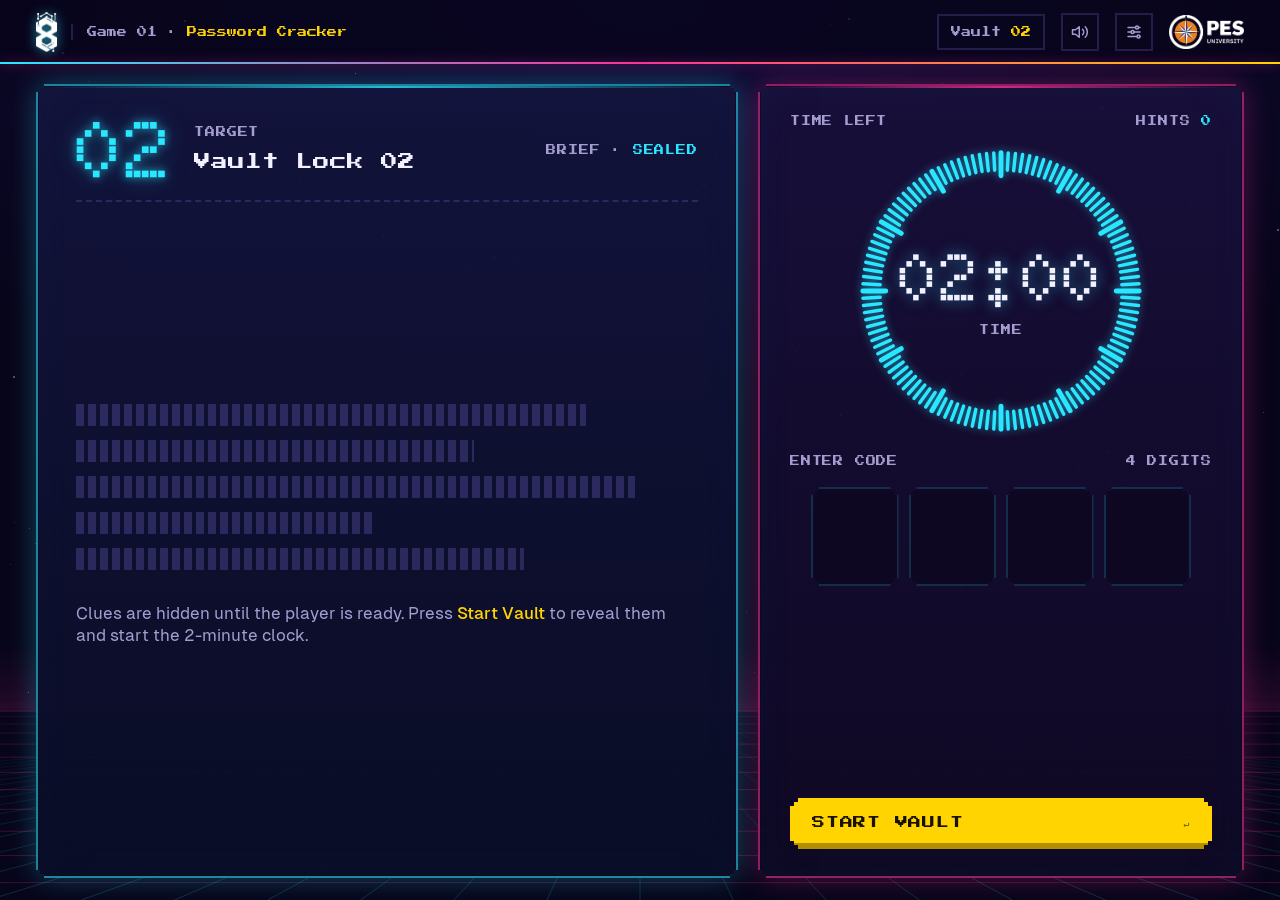
==== commit d3e995ba: "Arcade theme with live effects and Layer8 / PESU branding - Neon arcade look: pixel type (Press Star" ====
--- a/cracker.html
+++ b/cracker.html
@@ -3,83 +3,89 @@
 <head>
   <meta charset="utf-8">
   <meta name="viewport" content="width=device-width, initial-scale=1">
-  <title>Password Cracker · Layer8</title>
-  <link rel="icon" href="data:image/svg+xml,%3Csvg xmlns='http://www.w3.org/2000/svg' viewBox='0 0 32 32'%3E%3Crect width='32' height='32' rx='3' fill='%23d4ff3a'/%3E%3Ctext x='16' y='21' font-family='monospace' font-weight='700' font-size='13' text-anchor='middle' fill='%230b0d04'%3EL8%3C/text%3E%3C/svg%3E">
+  <title>Password Cracker · Layer8 Arcade</title>
+  <link rel="icon" href="img/brand/favicon.png">
   <link rel="stylesheet" href="css/style.css">
 </head>
 <body>
-  <header class="topbar">
-    <a class="brand" href="index.html" title="Back to games">
-      <span class="brand__mark">L8</span>
-      <span class="brand__crumbs">Layer8 / <span>Password Cracker</span></span>
-    </a>
-    <div class="topbar__spacer"></div>
-    <span class="readout readout--accent">Vault <strong id="vaultChip">--</strong></span>
-    <span class="readout"><span class="live-dot"></span><strong id="clock">--:--:--</strong></span>
-    <button class="icon-btn" id="muteBtn" type="button"></button>
-    <button class="icon-btn" id="operatorBtn" type="button" title="Operator panel" aria-label="Operator panel">
-      <svg width="18" height="18" viewBox="0 0 24 24" fill="none" stroke="currentColor" stroke-width="2" stroke-linecap="round"><path d="M4 6h10M18 6h2M4 12h4M12 12h8M4 18h12M20 18h0"/><circle cx="16" cy="6" r="2"/><circle cx="10" cy="12" r="2"/><circle cx="18" cy="18" r="2"/></svg>
-    </button>
-  </header>
+  <div class="screen">
+    <header class="topbar">
+      <a class="brand" href="index.html" title="Back to the arcade">
+        <img class="brand__mark" src="img/brand/layer8-mark.png" alt="Layer8">
+        <span class="brand__crumb">Game 01 · <span>Password Cracker</span></span>
+      </a>
+      <div class="topbar__spacer"></div>
+      <span class="readout">Vault <strong id="vaultChip">--</strong></span>
+      <button class="icon-btn" id="muteBtn" type="button"></button>
+      <button class="icon-btn" id="operatorBtn" type="button" title="Operator panel" aria-label="Operator panel">
+        <svg width="18" height="18" viewBox="0 0 24 24" fill="none" stroke="currentColor" stroke-width="2" stroke-linecap="round"><path d="M4 6h10M18 6h2M4 12h4M12 12h8M4 18h12M20 18h0"/><circle cx="16" cy="6" r="2"/><circle cx="10" cy="12" r="2"/><circle cx="18" cy="18" r="2"/></svg>
+      </button>
+      <img class="pesu" src="img/brand/pesu.png" alt="PES University">
+    </header>
 
-  <main class="cracker">
-    <section class="brief frame" aria-live="polite">
-      <div class="brief__head">
-        <div class="brief__id">
-          <div class="brief__num" id="vaultNum">--</div>
-          <div>
-            <div class="label">Target</div>
-            <h2 class="brief__title" id="vaultTitle">Vault Lock --</h2>
+    <main class="cracker" id="stage">
+      <div class="glow" style="--edge: var(--cyan)">
+        <section class="brief panel" aria-live="polite">
+          <div class="brief__head">
+            <div class="brief__id">
+              <div class="brief__num neon-cyan" id="vaultNum">--</div>
+              <div>
+                <div class="label">Target</div>
+                <h2 class="brief__title" id="vaultTitle">Vault Lock --</h2>
+              </div>
+            </div>
+            <div class="label" id="briefState">Brief · <b>sealed</b></div>
           </div>
-        </div>
-        <div class="label" id="briefState">Brief · <b>sealed</b></div>
+
+          <div class="sealed" id="veil">
+            <div class="sealed__bar"></div>
+            <div class="sealed__bar"></div>
+            <div class="sealed__bar"></div>
+            <div class="sealed__bar"></div>
+            <div class="sealed__bar"></div>
+            <p class="sealed__note">Clues are hidden until the player is ready. Press <strong>Start Vault</strong> to reveal them and start the 2-minute clock.</p>
+          </div>
+          <div class="clues hidden" id="clueBody"></div>
+        </section>
       </div>
 
-      <div class="sealed" id="veil">
-        <div class="sealed__bar"></div>
-        <div class="sealed__bar"></div>
-        <div class="sealed__bar"></div>
-        <div class="sealed__bar"></div>
-        <div class="sealed__bar"></div>
-        <p class="sealed__note">Clues are hidden until the player is ready. Press <strong>Start Vault</strong> to reveal them and start the 2-minute clock.</p>
+      <div class="glow" style="--edge: var(--pink)">
+        <section class="console panel">
+          <div class="console__row">
+            <span class="label">Time left</span>
+            <span class="label" id="hintCount">Hints <b>0</b></span>
+          </div>
+
+          <div class="dial" id="dial" data-level="ok">
+            <svg viewBox="0 0 200 200" aria-hidden="true" id="dialTicks"></svg>
+            <div class="dial__center">
+              <div>
+                <div class="dial__time" id="timerText">02:00</div>
+                <div class="label dial__sub">Time</div>
+              </div>
+            </div>
+          </div>
+
+          <div class="console__row"><span class="label">Enter code</span><span class="label">4 digits</span></div>
+          <div class="code" id="code">
+            <input inputmode="numeric" maxlength="1" aria-label="Digit 1" autocomplete="off">
+            <input inputmode="numeric" maxlength="1" aria-label="Digit 2" autocomplete="off">
+            <input inputmode="numeric" maxlength="1" aria-label="Digit 3" autocomplete="off">
+            <input inputmode="numeric" maxlength="1" aria-label="Digit 4" autocomplete="off">
+          </div>
+
+          <div class="status" id="status" role="status"></div>
+
+          <div class="actions">
+            <button class="btn btn--wide" id="startBtn" type="button">Start vault <kbd>↵</kbd></button>
+            <button class="btn hidden" id="crackBtn" type="button">Crack vault <kbd>↵</kbd></button>
+            <button class="btn btn--pink hidden" id="hintBtn" type="button">Hint <kbd>−10s</kbd></button>
+            <button class="btn btn--cyan btn--wide hidden" id="nextBtn" type="button">Next vault <kbd>↵</kbd></button>
+          </div>
+        </section>
       </div>
-      <div class="clues hidden" id="clueBody"></div>
-    </section>
-
-    <section class="console frame">
-      <div class="console__row">
-        <span class="label">Time remaining</span>
-        <span class="label" id="hintCount">Hints <b>0</b></span>
-      </div>
-
-      <div class="dial" id="dial" data-level="ok">
-        <svg viewBox="0 0 200 200" aria-hidden="true" id="dialTicks"></svg>
-        <div class="dial__center">
-          <div>
-            <div class="dial__time" id="timerText">02:00</div>
-            <div class="label dial__sub">T-minus</div>
-          </div>
-        </div>
-      </div>
-
-      <div class="console__row"><span class="label">Enter code</span><span class="label">4 digits</span></div>
-      <div class="code" id="code">
-        <input inputmode="numeric" maxlength="1" aria-label="Digit 1" autocomplete="off">
-        <input inputmode="numeric" maxlength="1" aria-label="Digit 2" autocomplete="off">
-        <input inputmode="numeric" maxlength="1" aria-label="Digit 3" autocomplete="off">
-        <input inputmode="numeric" maxlength="1" aria-label="Digit 4" autocomplete="off">
-      </div>
-
-      <div class="status" id="status" role="status"></div>
-
-      <div class="actions">
-        <button class="btn btn--accent btn--wide" id="startBtn" type="button">Start vault <kbd>↵</kbd></button>
-        <button class="btn btn--accent hidden" id="crackBtn" type="button">Crack vault <kbd>↵</kbd></button>
-        <button class="btn btn--line hidden" id="hintBtn" type="button">Hint <kbd>−10s</kbd></button>
-        <button class="btn btn--accent btn--wide hidden" id="nextBtn" type="button">Next vault <kbd>↵</kbd></button>
-      </div>
-    </section>
-  </main>
+    </main>
+  </div>
 
   <!-- Operator drawer (for the team member running the laptop) -->
   <div class="drawer-backdrop hidden" id="drawerBackdrop"></div>
@@ -93,13 +99,13 @@
         <span class="label">Current answer</span>
         <div class="answer-peek">
           <output id="answerOut">····</output>
-          <button class="btn btn--line btn--small" id="peekBtn" type="button">Hold to reveal</button>
+          <button class="btn btn--ghost btn--small" id="peekBtn" type="button">Hold to reveal</button>
         </div>
         <p class="drawer__hint">Shown only while the button is held, so the player can't glance at it.</p>
       </div>
       <div class="drawer__section">
         <span class="label">This vault</span>
-        <button class="btn btn--line btn--small" id="restartBtn" type="button">Restart vault · back to 02:00</button>
+        <button class="btn btn--ghost btn--small" id="restartBtn" type="button">Restart vault · 02:00</button>
       </div>
       <div class="drawer__section">
         <span class="label">Jump to vault</span>
@@ -108,12 +114,13 @@
       </div>
       <div class="drawer__section">
         <span class="label">Rotation</span>
-        <button class="btn btn--line btn--small" id="resetDeckBtn" type="button">Reshuffle all vaults</button>
+        <button class="btn btn--ghost btn--small" id="resetDeckBtn" type="button">Reshuffle all vaults</button>
       </div>
     </div>
   </aside>
 
   <script src="js/common.js"></script>
+  <script src="js/fx.js"></script>
   <script src="js/vaults.js"></script>
   <script src="js/cracker.js"></script>
 </body>
--- a/css/style.css
+++ b/css/style.css
@@ -1,452 +1,540 @@
-/* Layer8 Orientation — "instrument" theme.
-   Dark control-panel aesthetic: hairline grid, registration-mark corners,
-   dot-matrix numerals, one lime signal colour. Fonts are bundled in /fonts
-   so everything works offline. */
-
-@font-face { font-family: "Geist"; src: url("../fonts/geist-sans-latin-300-normal.woff2") format("woff2"); font-weight: 300; font-display: swap; }
+/* Layer8 Orientation — arcade theme.
+   Neon-on-midnight cabinet look: pixel type for UI, LED dot-matrix numerals,
+   chunky press-down buttons, CRT boot + scanlines, live starfield/grid (js/fx.js).
+   All fonts are bundled in /fonts so the site works offline. */
+
+@font-face { font-family: "Press Start 2P"; src: url("../fonts/press-start-2p-latin-400-normal.woff2") format("woff2"); font-display: block; }
 @font-face { font-family: "Geist"; src: url("../fonts/geist-sans-latin-400-normal.woff2") format("woff2"); font-weight: 400; font-display: swap; }
 @font-face { font-family: "Geist"; src: url("../fonts/geist-sans-latin-500-normal.woff2") format("woff2"); font-weight: 500; font-display: swap; }
 @font-face { font-family: "Geist"; src: url("../fonts/geist-sans-latin-600-normal.woff2") format("woff2"); font-weight: 600; font-display: swap; }
 @font-face { font-family: "Geist"; src: url("../fonts/geist-sans-latin-700-normal.woff2") format("woff2"); font-weight: 700; font-display: swap; }
-@font-face { font-family: "Geist Mono"; src: url("../fonts/geist-mono-latin-400-normal.woff2") format("woff2"); font-weight: 400; font-display: swap; }
 @font-face { font-family: "Geist Mono"; src: url("../fonts/geist-mono-latin-500-normal.woff2") format("woff2"); font-weight: 500; font-display: swap; }
-@font-face { font-family: "Geist Mono"; src: url("../fonts/geist-mono-latin-700-normal.woff2") format("woff2"); font-weight: 700; font-display: swap; }
-@font-face { font-family: "Doto"; src: url("../fonts/doto-latin-600-normal.woff2") format("woff2"); font-weight: 600; font-display: swap; }
-@font-face { font-family: "Doto"; src: url("../fonts/doto-latin-800-normal.woff2") format("woff2"); font-weight: 800; font-display: swap; }
+@font-face { font-family: "Doto"; src: url("../fonts/doto-latin-800-normal.woff2") format("woff2"); font-weight: 800; font-display: block; }
 
 :root {
-  --bg: #08090b;
-  --panel: #101216;
-  --panel-2: #0c0e11;
-  --line: rgba(255, 255, 255, .08);
-  --line-2: rgba(255, 255, 255, .16);
-  --text: #eceef1;
-  --muted: #8b919a;
-  --dim: #565c65;
-
-  --accent: #d4ff3a;       /* signal lime */
-  --accent-ink: #0b0d04;
-  --warn: #ffb224;
-  --danger: #ff4545;
-
-  --ok: #2ee59d;
-  --bad: #ff4d5e;
-
-  --plate: #f5f6f7;        /* light "specimen plate" behind logos & links */
-
+  --bg: #07051a;
+  --bg-2: #0d0a28;
+  --bg-3: #140f38;
+  --ink: #f3f0ff;
+  --muted: #a39dd0;
+  --dim: #4e4880;
+  --line: rgba(150, 130, 255, .2);
+
+  --cyan: #29e7ff;
+  --pink: #ff2e97;
+  --yellow: #ffd400;
+  --yellow-deep: #b38f00;
+  --green: #3dff8f;
+  --red: #ff3d5a;
+  --orange: #ff9a1f;
+
+  --plate: #ffffff;
+
+  --pixel: "Press Start 2P", "Courier New", monospace;
   --sans: "Geist", "Segoe UI", system-ui, sans-serif;
-  --mono: "Geist Mono", Consolas, "SF Mono", monospace;
-  --dot: "Doto", "Geist Mono", monospace;
-
-  --r: 3px;
+  --mono: "Geist Mono", Consolas, monospace;
+  --led: "Doto", "Courier New", monospace;
+
+  /* stepped "8-bit" corners */
+  --notch: polygon(0 8px, 4px 8px, 4px 4px, 8px 4px, 8px 0, calc(100% - 8px) 0, calc(100% - 8px) 4px, calc(100% - 4px) 4px, calc(100% - 4px) 8px, 100% 8px, 100% calc(100% - 8px), calc(100% - 4px) calc(100% - 8px), calc(100% - 4px) calc(100% - 4px), calc(100% - 8px) calc(100% - 4px), calc(100% - 8px) 100%, 8px 100%, 8px calc(100% - 4px), 4px calc(100% - 4px), 4px calc(100% - 8px), 0 calc(100% - 8px));
 }
 
 * { box-sizing: border-box; }
 html, body { height: 100%; }
-
 body {
   margin: 0;
   font-family: var(--sans);
-  color: var(--text);
-  background-color: var(--bg);
-  background-image:
-    radial-gradient(1200px 600px at 50% -10%, rgba(212, 255, 58, .05), transparent 60%),
-    linear-gradient(var(--line) 1px, transparent 1px),
-    linear-gradient(90deg, var(--line) 1px, transparent 1px);
-  background-size: auto, 40px 40px, 40px 40px;
-  background-position: 0 0, -1px -1px, -1px -1px;
+  color: var(--ink);
+  background: radial-gradient(120% 80% at 50% 0%, #120c3a 0%, var(--bg) 60%) fixed;
   -webkit-font-smoothing: antialiased;
   overflow-x: hidden;
 }
-body::after {
-  /* fine scanlines, barely there */
-  content: "";
-  position: fixed; inset: 0;
-  pointer-events: none;
-  background: repeating-linear-gradient(0deg, rgba(0,0,0,.18) 0 1px, transparent 1px 3px);
-  opacity: .35;
-  z-index: -1; /* behind content, so it never stripes the white plates */
-}
-
-h1, h2, h3 { margin: 0; font-weight: 600; letter-spacing: -.02em; }
+h1, h2, h3 { margin: 0; font-weight: 600; }
 button { font: inherit; color: inherit; }
-:focus-visible { outline: 2px solid var(--accent); outline-offset: 3px; }
-.frame:focus-visible { outline: 2px solid var(--accent); outline-offset: 2px; }
-::selection { background: var(--accent); color: var(--accent-ink); }
-
-.mono { font-family: var(--mono); }
+::selection { background: var(--pink); color: #fff; }
+:focus-visible { outline: 3px solid var(--cyan); outline-offset: 3px; }
+.hidden { display: none !important; }
+
+/* ---------- live background + CRT overlays ---------- */
+#fx-bg { position: fixed; inset: 0; width: 100%; height: 100%; z-index: -2; pointer-events: none; }
+#fx-particles { position: fixed; inset: 0; width: 100%; height: 100%; z-index: 90; pointer-events: none; }
+.crt {
+  position: fixed; inset: 0; z-index: 80; pointer-events: none;
+  background:
+    radial-gradient(130% 100% at 50% 50%, transparent 62%, rgba(0,0,0,.55) 100%),
+    repeating-linear-gradient(0deg, rgba(0,0,0,.16) 0 1px, transparent 1px 3px);
+  mix-blend-mode: multiply;
+}
+/* game screens: vignette only, so scanlines never stripe logos or clue text */
+body.calm .crt { background: radial-gradient(130% 100% at 50% 50%, transparent 62%, rgba(0,0,0,.5) 100%); }
+.fx-flash { position: fixed; inset: 0; z-index: 85; pointer-events: none; opacity: 0; }
+.fx-flash.go { animation: flash .5s ease-out; }
+@keyframes flash { from { opacity: .45; } to { opacity: 0; } }
+
+/* red pulse around the screen when time is nearly out */
+body.alarm::before {
+  content: ""; position: fixed; inset: 0; z-index: 79; pointer-events: none;
+  box-shadow: inset 0 0 120px 20px rgba(255, 61, 90, .45);
+  animation: alarm 1s ease-in-out infinite;
+}
+@keyframes alarm { 50% { opacity: .25; } }
+
+/* CRT power-on */
+.screen { min-height: 100%; display: flex; flex-direction: column; }
+body.booting .screen { animation: crtOn .55s cubic-bezier(.2,.8,.2,1) both; }
+@keyframes crtOn {
+  0%   { transform: scale(1, .004); filter: brightness(6); opacity: 1; }
+  40%  { transform: scale(1, .004); filter: brightness(6); }
+  70%  { transform: scale(1, 1.02); filter: brightness(1.6); }
+  100% { transform: scale(1, 1); filter: brightness(1); }
+}
+
+.shake { animation: shake .4s cubic-bezier(.36,.07,.19,.97); }
+@keyframes shake {
+  10%, 90% { transform: translate(-2px, 0); }
+  20%, 80% { transform: translate(4px, 1px); }
+  30%, 50%, 70% { transform: translate(-8px, -1px); }
+  40%, 60% { transform: translate(8px, 1px); }
+}
+
+/* ---------- type helpers ---------- */
 .label {
-  font-family: var(--mono);
-  font-size: 11px;
-  font-weight: 500;
-  letter-spacing: .16em;
+  font-family: var(--pixel);
+  font-size: 10px;
+  letter-spacing: .08em;
   text-transform: uppercase;
   color: var(--muted);
-}
-.label b { color: var(--accent); font-weight: 500; }
-.hidden { display: none !important; }
-
-/* ---------- registration-mark frame ---------- */
-.frame {
-  --c: var(--line-2);
-  --s: 14px;
+  line-height: 1.6;
+}
+.label b { color: var(--cyan); font-weight: 400; }
+.blink { animation: blink 1.1s steps(1) infinite; }
+@keyframes blink { 50% { opacity: 0; } }
+
+.neon-cyan { color: var(--cyan); text-shadow: 0 0 8px rgba(41,231,255,.7), 0 0 24px rgba(41,231,255,.35); }
+.neon-pink { color: var(--pink); text-shadow: 0 0 8px rgba(255,46,151,.7), 0 0 24px rgba(255,46,151,.35); }
+.neon-yellow { color: var(--yellow); text-shadow: 0 0 8px rgba(255,212,0,.6), 0 0 24px rgba(255,212,0,.3); }
+
+/* RGB-split glitch for headings: <h1 class="glitch" data-text="...">...</h1> */
+.glitch { position: relative; display: inline-block; }
+.glitch::before, .glitch::after {
+  content: attr(data-text);
+  position: absolute; inset: 0;
+  pointer-events: none;
+  opacity: 0;
+}
+.glitch::before { color: var(--cyan); animation: glitchA 4.5s infinite steps(1); }
+.glitch::after { color: var(--pink); animation: glitchB 4.5s infinite steps(1); }
+@keyframes glitchA {
+  0%, 91%, 100% { opacity: 0; }
+  92% { opacity: .9; clip-path: inset(10% 0 60% 0); transform: translate(-5px, 0); }
+  94% { opacity: .9; clip-path: inset(55% 0 20% 0); transform: translate(4px, 0); }
+  96% { opacity: .9; clip-path: inset(30% 0 45% 0); transform: translate(-3px, 0); }
+}
+@keyframes glitchB {
+  0%, 91%, 100% { opacity: 0; }
+  92% { opacity: .9; clip-path: inset(65% 0 10% 0); transform: translate(5px, 0); }
+  94% { opacity: .9; clip-path: inset(15% 0 70% 0); transform: translate(-4px, 0); }
+  96% { opacity: .9; clip-path: inset(40% 0 35% 0); transform: translate(3px, 0); }
+}
+
+/* logo with chromatic edge + occasional jolt */
+.logo-glow {
+  filter: drop-shadow(2px 0 0 rgba(255,46,151,.85)) drop-shadow(-2px 0 0 rgba(41,231,255,.85)) drop-shadow(0 0 22px rgba(41,231,255,.35));
+  animation: logoJolt 6s infinite steps(1);
+}
+@keyframes logoJolt {
+  0%, 94%, 100% { transform: none; }
+  95% { transform: translate(-4px, 1px) skewX(-4deg); }
+  96% { transform: translate(5px, -1px) skewX(3deg); }
+  97% { transform: translate(-2px, 0); }
+}
+
+/* ---------- neon panel ---------- */
+.panel {
+  --edge: var(--cyan);
   position: relative;
-  background:
-    linear-gradient(var(--c), var(--c)) top left / var(--s) 1px no-repeat,
-    linear-gradient(var(--c), var(--c)) top left / 1px var(--s) no-repeat,
-    linear-gradient(var(--c), var(--c)) top right / var(--s) 1px no-repeat,
-    linear-gradient(var(--c), var(--c)) top right / 1px var(--s) no-repeat,
-    linear-gradient(var(--c), var(--c)) bottom left / var(--s) 1px no-repeat,
-    linear-gradient(var(--c), var(--c)) bottom left / 1px var(--s) no-repeat,
-    linear-gradient(var(--c), var(--c)) bottom right / var(--s) 1px no-repeat,
-    linear-gradient(var(--c), var(--c)) bottom right / 1px var(--s) no-repeat,
-    var(--panel);
-  outline: 1px solid var(--line);
-  outline-offset: -1px;
-}
+  background: linear-gradient(180deg, rgba(20,15,56,.92), rgba(10,8,34,.92));
+  border: 2px solid color-mix(in srgb, var(--edge) 55%, transparent);
+  box-shadow: inset 0 0 40px rgba(41,231,255,.04), inset 0 0 0 1px rgba(0,0,0,.4);
+  clip-path: var(--notch);
+}
+.panel::before {
+  /* top highlight bar */
+  content: ""; position: absolute; left: 12px; right: 12px; top: 0; height: 2px;
+  background: linear-gradient(90deg, transparent, var(--edge), transparent);
+  opacity: .8;
+}
+/* clip-path cuts outer box-shadows, so glow lives on a wrapper filter */
+.glow { filter: drop-shadow(0 0 14px color-mix(in srgb, var(--edge, var(--cyan)) 30%, transparent)); }
 
 /* ---------- top bar ---------- */
 .topbar {
+  position: relative;
   display: flex;
   align-items: center;
-  gap: 18px;
-  padding: 14px clamp(16px, 3vw, 36px);
-  border-bottom: 1px solid var(--line);
-  background: rgba(8, 9, 11, .7);
-}
-.brand {
-  display: flex; align-items: center; gap: 10px;
-  text-decoration: none; color: var(--text);
-}
-.brand__mark {
-  width: 30px; height: 30px;
+  gap: 16px;
+  padding: 12px clamp(16px, 3vw, 36px);
+  background: rgba(7, 5, 26, .75);
+}
+.topbar::after {
+  content: ""; position: absolute; left: 0; right: 0; bottom: 0; height: 2px;
+  background: linear-gradient(90deg, var(--cyan), var(--pink) 50%, var(--yellow));
+  box-shadow: 0 0 12px rgba(255,46,151,.6);
+}
+.brand { display: flex; align-items: center; gap: 14px; text-decoration: none; color: var(--ink); }
+.brand__mark { height: 40px; width: auto; display: block; filter: drop-shadow(0 0 6px rgba(41,231,255,.6)); }
+.brand__word { height: 18px; width: auto; display: block; }
+.brand__crumb { font-family: var(--pixel); font-size: 10px; color: var(--muted); padding-left: 14px; border-left: 2px solid var(--line); line-height: 1.6; }
+.brand__crumb span { color: var(--yellow); }
+.brand:hover .brand__crumb { color: var(--ink); }
+.topbar__spacer { flex: 1; }
+.pesu { height: 34px; width: auto; display: block; }
+.readout {
+  font-family: var(--pixel);
+  font-size: 10px;
+  color: var(--muted);
+  padding: 9px 12px;
+  border: 2px solid var(--line);
+  white-space: nowrap;
+  line-height: 1.4;
+}
+.readout strong { color: var(--yellow); font-weight: 400; }
+.icon-btn {
+  width: 38px; height: 38px;
   display: grid; place-items: center;
-  background: var(--accent);
-  color: var(--accent-ink);
-  font-family: var(--mono);
-  font-weight: 700;
-  font-size: 13px;
-  border-radius: 2px;
-}
-.brand__crumbs { font-family: var(--mono); font-size: 12px; letter-spacing: .12em; text-transform: uppercase; color: var(--muted); }
-.brand__crumbs span { color: var(--text); }
-.brand:hover .brand__crumbs { color: var(--text); }
-.topbar__spacer { flex: 1; }
-.readout {
-  font-family: var(--mono);
-  font-size: 12px;
-  letter-spacing: .12em;
-  text-transform: uppercase;
-  color: var(--muted);
-  padding: 8px 12px;
-  border: 1px solid var(--line);
-  border-radius: var(--r);
-  white-space: nowrap;
-}
-.readout strong { color: var(--text); font-weight: 500; }
-.readout--accent strong { color: var(--accent); }
-.icon-btn {
-  width: 36px; height: 36px;
-  display: grid; place-items: center;
-  border: 1px solid var(--line);
-  border-radius: var(--r);
+  border: 2px solid var(--line);
   background: transparent;
   color: var(--muted);
   cursor: pointer;
 }
-.icon-btn:hover { color: var(--text); border-color: var(--line-2); }
-.live-dot { width: 7px; height: 7px; border-radius: 50%; background: var(--accent); display: inline-block; margin-right: 8px; box-shadow: 0 0 8px var(--accent); animation: blink 2s steps(1) infinite; }
-@keyframes blink { 50% { opacity: .25; } }
-
-/* ---------- buttons ---------- */
+.icon-btn:hover { color: var(--cyan); border-color: var(--cyan); }
+
+/* ---------- arcade buttons ---------- */
 .btn {
+  --face: var(--yellow);
+  --depth: var(--yellow-deep);
+  --text: #1a1200;
   appearance: none;
   cursor: pointer;
-  border-radius: var(--r);
-  border: 1px solid transparent;
-  padding: 16px 22px;
-  font-family: var(--mono);
-  font-weight: 500;
-  font-size: 14px;
-  letter-spacing: .14em;
+  border: 0;
+  border-bottom: 6px solid var(--depth);
+  background: var(--face);
+  color: var(--text);
+  clip-path: var(--notch);
+  padding: 18px 22px 14px;
+  font-family: var(--pixel);
+  font-size: 13px;
+  letter-spacing: .06em;
   text-transform: uppercase;
   display: inline-flex;
   align-items: center;
   justify-content: space-between;
-  gap: 16px;
-  transition: background .12s, border-color .12s, color .12s, transform .06s;
-}
-.btn:active { transform: translateY(1px); }
-.btn:disabled { opacity: .3; cursor: not-allowed; }
-.btn kbd { font-family: var(--mono); font-size: 13px; opacity: .7; letter-spacing: 0; }
-.btn--accent { background: var(--accent); color: var(--accent-ink); }
-.btn--accent:hover:not(:disabled) { background: #e3ff7a; }
-.btn--line { border-color: var(--line-2); color: var(--text); background: transparent; }
-.btn--line:hover:not(:disabled) { border-color: var(--text); }
-.btn--small { padding: 10px 14px; font-size: 12px; }
-
-/* text scramble */
-.scramble-char { color: var(--accent); }
+  gap: 14px;
+  transition: transform .06s, border-bottom-width .06s, filter .12s;
+}
+.btn:hover:not(:disabled) { filter: brightness(1.12); }
+.btn:active:not(:disabled), .btn.pressed { transform: translateY(4px); border-bottom-width: 2px; }
+.btn:disabled { filter: grayscale(.8) brightness(.5); cursor: not-allowed; }
+.btn kbd { font-family: var(--pixel); font-size: 10px; opacity: .65; border: 0; padding: 0; color: inherit; }
+.btn--pink { --face: var(--pink); --depth: #9c1559; --text: #fff; }
+.btn--cyan { --face: var(--cyan); --depth: #0f8ea0; --text: #021a1f; }
+.btn--ghost { --face: #1c1650; --depth: #0c0930; --text: var(--ink); }
+.btn--small { padding: 12px 14px 9px; font-size: 10px; border-bottom-width: 4px; }
 
 /* =========================================================
-   HUB
+   HUB (attract screen)
    ========================================================= */
-.hub { min-height: 100%; display: flex; flex-direction: column; }
 .hub__main {
   flex: 1;
   width: 100%;
-  max-width: 1240px;
+  max-width: 1280px;
   margin: 0 auto;
-  padding: clamp(32px, 7vh, 80px) clamp(16px, 3vw, 36px) 40px;
+  padding: clamp(24px, 5vh, 56px) clamp(16px, 3vw, 36px) 20px;
   display: flex;
   flex-direction: column;
-  gap: clamp(28px, 6vh, 64px);
-}
-.hub__title {
-  font-family: var(--dot);
-  font-weight: 800;
-  font-size: clamp(72px, 13vw, 190px);
-  line-height: .85;
-  letter-spacing: -.01em;
-  color: var(--text);
-}
-.hub__title em { font-style: normal; color: var(--accent); }
-.hub__lede {
-  display: flex; flex-wrap: wrap; gap: 12px 40px; align-items: baseline;
-  margin-top: 22px;
-}
-.hub__lede p { margin: 0; font-size: clamp(17px, 1.6vw, 21px); color: var(--muted); max-width: 46ch; line-height: 1.5; font-weight: 300; }
-.hub__lede p strong { color: var(--text); font-weight: 500; }
-
-.modules { display: grid; grid-template-columns: 1fr 1fr; gap: 20px; }
-.module {
+  align-items: center;
+  gap: clamp(18px, 3.5vh, 36px);
+  text-align: center;
+}
+.hero__logo { width: min(680px, 78vw); height: auto; display: block; margin: 0 auto; }
+.hero__sub { font-family: var(--pixel); font-size: clamp(14px, 1.7vw, 22px); letter-spacing: .12em; margin-top: 22px; }
+.hero__tag { font-size: 16px; color: var(--muted); margin-top: 14px; }
+
+.carts {
+  display: grid;
+  grid-template-columns: 1fr 1fr;
+  gap: clamp(18px, 3vw, 40px);
+  width: 100%;
+  perspective: 1200px;
+}
+.cart-wrap { transition: filter .2s; }
+.cart-wrap.is-selected { filter: drop-shadow(0 0 22px color-mix(in srgb, var(--edge) 55%, transparent)); }
+.cart {
   display: flex;
   flex-direction: column;
-  gap: 18px;
+  gap: 16px;
+  padding: 22px 24px 24px;
   min-height: 300px;
-  padding: 26px 28px;
+  height: 100%;
   text-decoration: none;
-  color: var(--text);
-  transition: --c .2s;
-}
-.module:hover { --c: var(--accent); }
-.module__head { display: flex; justify-content: space-between; align-items: center; }
-.module__preview {
+  color: var(--ink);
+  text-align: left;
+  transition: transform .15s ease-out, border-color .2s;
+  will-change: transform;
+}
+.cart-wrap.is-selected .cart { border-color: var(--edge); }
+.cart__head { display: flex; justify-content: space-between; align-items: center; }
+.cart__cursor { font-family: var(--pixel); font-size: 14px; color: var(--yellow); visibility: hidden; }
+.cart-wrap.is-selected .cart__cursor { visibility: visible; animation: blink .8s steps(1) infinite; }
+.cart__screen {
   flex: 1;
   display: grid;
   place-items: center;
-  font-family: var(--dot);
+  min-height: 120px;
+  background: rgba(0,0,0,.4);
+  border: 2px solid rgba(255,255,255,.06);
+  font-family: var(--led);
   font-weight: 800;
-  font-size: clamp(56px, 7vw, 96px);
-  color: var(--dim);
-  border-top: 1px dashed var(--line);
-  border-bottom: 1px dashed var(--line);
-  transition: color .2s;
-}
-.module:hover .module__preview { color: var(--accent); }
-.module__foot { display: flex; justify-content: space-between; align-items: flex-end; gap: 20px; }
-.module h2 { font-size: clamp(26px, 2.6vw, 34px); }
-.module p { margin: 8px 0 0; color: var(--muted); font-size: 15px; line-height: 1.5; max-width: 40ch; }
-.module__go {
-  flex: none;
-  width: 52px; height: 52px;
+  font-size: clamp(52px, 6.5vw, 88px);
+  color: var(--edge);
+  text-shadow: 0 0 18px color-mix(in srgb, var(--edge) 60%, transparent);
+  overflow: hidden;
+  position: relative;
+}
+.cart__screen::after {
+  content: ""; position: absolute; inset: 0;
+  background: linear-gradient(180deg, transparent 0 45%, rgba(255,255,255,.07) 50%, transparent 55% 100%);
+  background-size: 100% 300%;
+  animation: sweep 3.2s linear infinite;
+}
+@keyframes sweep { from { background-position: 0 100%; } to { background-position: 0 -200%; } }
+.cart h2 { font-family: var(--pixel); font-size: clamp(15px, 1.5vw, 20px); font-weight: 400; line-height: 1.5; }
+.cart p { margin: 6px 0 0; color: var(--muted); font-size: 15px; line-height: 1.5; }
+
+.hub__foot {
+  display: grid;
+  grid-template-columns: 1fr auto 1fr;
+  align-items: center;
+  gap: 16px;
+  padding: 14px clamp(16px, 3vw, 36px) 18px;
+}
+.hub__foot > :last-child { justify-self: end; }
+.press-start { font-family: var(--pixel); font-size: 12px; color: var(--yellow); }
+
+/* =========================================================
+   COUNTDOWN OVERLAY
+   ========================================================= */
+.countdown {
+  position: fixed; inset: 0; z-index: 70;
   display: grid; place-items: center;
-  border: 1px solid var(--line-2);
-  border-radius: var(--r);
-  transition: background .15s, color .15s, border-color .15s;
-}
-.module:hover .module__go { background: var(--accent); color: var(--accent-ink); border-color: var(--accent); }
-
-.hub__foot {
-  border-top: 1px solid var(--line);
-  padding: 14px clamp(16px, 3vw, 36px);
-  display: flex; justify-content: space-between; gap: 16px;
-}
+  background: rgba(7,5,26,.6);
+  pointer-events: none;
+}
+.countdown span {
+  font-family: var(--pixel);
+  font-size: clamp(48px, 9vw, 120px);
+  color: var(--yellow);
+  text-shadow: 0 0 18px rgba(255,212,0,.7), 6px 6px 0 #9c1559;
+  animation: zoomIn .45s cubic-bezier(.2,1.6,.4,1) both;
+}
+.countdown span.go { color: var(--green); text-shadow: 0 0 22px rgba(61,255,143,.8), 6px 6px 0 #0f6b3a; }
+@keyframes zoomIn { from { transform: scale(2.4); opacity: 0; } to { transform: scale(1); opacity: 1; } }
 
 /* =========================================================
    PASSWORD CRACKER
    ========================================================= */
 .cracker {
+  flex: 1;
   display: grid;
   grid-template-columns: minmax(0, 1.3fr) minmax(360px, .9fr);
   gap: 20px;
-  padding: 20px clamp(16px, 3vw, 36px) 24px;
+  padding: 20px clamp(16px, 3vw, 36px) 22px;
+  width: 100%;
   max-width: 1500px;
   margin: 0 auto;
-  min-height: calc(100vh - 66px);
-}
-
-.brief { padding: clamp(24px, 3.5vh, 36px) clamp(24px, 3vw, 44px); display: flex; flex-direction: column; }
+}
+.cracker > .glow { display: flex; }
+.cracker > .glow > .panel { flex: 1; }
+.brief { padding: clamp(22px, 3.5vh, 34px) clamp(22px, 3vw, 40px); display: flex; flex-direction: column; }
 .brief__head {
   display: flex;
-  align-items: flex-end;
+  align-items: center;
   justify-content: space-between;
   gap: 20px;
   padding-bottom: 18px;
-  border-bottom: 1px solid var(--line);
-  margin-bottom: 22px;
-}
-.brief__id { display: flex; align-items: flex-end; gap: 18px; }
+  border-bottom: 2px dashed var(--line);
+  margin-bottom: 20px;
+}
+.brief__id { display: flex; align-items: center; gap: 20px; }
 .brief__num {
-  font-family: var(--dot);
+  font-family: var(--led);
   font-weight: 800;
-  font-size: clamp(64px, 8vh, 92px);
+  font-size: clamp(64px, 9vh, 96px);
   line-height: .8;
-  color: var(--accent);
-}
-.brief__title { font-size: clamp(20px, 2vw, 26px); font-weight: 500; margin-top: 6px; }
-
-.clues {
-  font-size: clamp(19px, 1.85vw, 27px);
-  line-height: 1.45;
-  font-weight: 400;
-}
+}
+.brief__title { font-family: var(--pixel); font-weight: 400; font-size: clamp(13px, 1.3vw, 17px); margin-top: 10px; line-height: 1.5; }
+
+.clues { font-size: clamp(19px, 1.85vw, 27px); line-height: 1.45; }
 .clues p { margin: 0 0 14px; }
 .clues ul, .clues ol { list-style: none; margin: 0 0 14px; padding: 0; counter-reset: c; }
 .clues li {
   counter-increment: c;
   display: grid;
-  grid-template-columns: 3.2em 1fr;
-  padding: 7px 0;
-  border-bottom: 1px solid var(--line);
+  grid-template-columns: 2.6em 1fr;
+  padding: 6px 0;
+  opacity: 0;
+  animation: lineIn .35s ease-out forwards;
 }
 .clues li::before {
+  content: "\25B8";
+  color: var(--pink);
+  font-size: .8em;
+  padding-top: .15em;
+}
+.clues ol li::before {
   content: counter(c, decimal-leading-zero);
-  font-family: var(--mono);
-  font-size: .62em;
-  padding-top: .45em;
-  color: var(--dim);
-  letter-spacing: .08em;
-}
-.clues ol li::before { color: var(--accent); }
-.clues .outro { margin-top: 16px; color: var(--warn); font-size: .85em; }
+  font-family: var(--pixel);
+  font-size: .45em;
+  padding-top: .9em;
+  color: var(--cyan);
+}
+.clues p { opacity: 0; animation: lineIn .35s ease-out forwards; }
+@keyframes lineIn { from { opacity: 0; transform: translateX(-12px); filter: blur(2px); } to { opacity: 1; transform: none; filter: none; } }
+.clues .outro { margin-top: 16px; color: var(--orange); font-size: .85em; }
 .clues.dense { font-size: clamp(16px, 1.4vw, 21px); }
-.clues.dense li { padding: 5px 0; }
+.clues.dense li { padding: 4px 0; }
 
 .sealed { flex: 1; display: flex; flex-direction: column; justify-content: center; gap: 14px; }
-.sealed__bar { height: 22px; background: repeating-linear-gradient(90deg, rgba(255,255,255,.07) 0 6px, transparent 6px 8px); border-radius: 1px; }
-.sealed__bar:nth-child(1) { width: 82%; } .sealed__bar:nth-child(2) { width: 64%; }
-.sealed__bar:nth-child(3) { width: 90%; } .sealed__bar:nth-child(4) { width: 48%; }
-.sealed__bar:nth-child(5) { width: 72%; }
-.sealed__note { margin-top: 18px; color: var(--muted); font-size: 16px; }
-.sealed__note strong { color: var(--text); font-weight: 500; }
+.sealed__bar { height: 22px; background: repeating-linear-gradient(90deg, rgba(150,130,255,.22) 0 8px, transparent 8px 12px); animation: pulseBar 2s ease-in-out infinite; }
+.sealed__bar:nth-child(1) { width: 82%; } .sealed__bar:nth-child(2) { width: 64%; animation-delay: .2s; }
+.sealed__bar:nth-child(3) { width: 90%; animation-delay: .4s; } .sealed__bar:nth-child(4) { width: 48%; animation-delay: .6s; }
+.sealed__bar:nth-child(5) { width: 72%; animation-delay: .8s; }
+@keyframes pulseBar { 50% { opacity: .45; } }
+.sealed__note { margin-top: 18px; color: var(--muted); font-size: 17px; }
+.sealed__note strong { color: var(--yellow); font-weight: 500; }
 
 .console {
-  padding: clamp(18px, 3vh, 30px) clamp(20px, 2.5vw, 32px);
+  --edge: var(--pink);
+  padding: clamp(18px, 3vh, 28px) clamp(20px, 2.5vw, 30px);
   display: flex;
   flex-direction: column;
   align-items: center;
-  gap: clamp(12px, 2.2vh, 22px);
+  gap: clamp(12px, 2vh, 20px);
 }
 .console__row { width: 100%; display: flex; justify-content: space-between; }
 
 .dial { position: relative; width: clamp(210px, 32vh, 290px); aspect-ratio: 1; }
-.dial svg { width: 100%; height: 100%; display: block; }
-.dial line { stroke: rgba(255,255,255,.09); stroke-width: 2; stroke-linecap: round; transition: stroke .2s; }
-.dial line.on { stroke: var(--accent); }
-.dial[data-level="warn"] line.on { stroke: var(--warn); }
-.dial[data-level="danger"] line.on { stroke: var(--danger); }
-.dial line.major { stroke-width: 3; }
+.dial svg { width: 100%; height: 100%; display: block; overflow: visible; }
+.dial line { stroke: rgba(150,130,255,.16); stroke-width: 2.4; stroke-linecap: round; }
+.dial line.on { stroke: var(--cyan); }
+.dial[data-level="warn"] line.on { stroke: var(--yellow); }
+.dial[data-level="danger"] line.on { stroke: var(--red); }
+.dial svg { filter: drop-shadow(0 0 4px rgba(41,231,255,.55)); }
+.dial[data-level="warn"] svg { filter: drop-shadow(0 0 4px rgba(255,212,0,.6)); }
+.dial[data-level="danger"] svg { filter: drop-shadow(0 0 5px rgba(255,61,90,.7)); }
+.dial line.major { stroke-width: 3.4; }
 .dial__center { position: absolute; inset: 0; display: grid; place-items: center; text-align: center; }
 .dial__time {
-  font-family: var(--dot);
+  font-family: var(--led);
   font-weight: 800;
   font-size: clamp(52px, 7.5vh, 72px);
   line-height: 1;
-  font-variant-numeric: tabular-nums;
-}
-.dial[data-level="warn"] .dial__time { color: var(--warn); }
-.dial[data-level="danger"] .dial__time { color: var(--danger); }
+  color: var(--ink);
+  text-shadow: 0 0 14px rgba(41,231,255,.55);
+}
+.dial[data-level="warn"] .dial__time { color: var(--yellow); text-shadow: 0 0 14px rgba(255,212,0,.6); }
+.dial[data-level="danger"] .dial__time { color: var(--red); text-shadow: 0 0 16px rgba(255,61,90,.8); }
 .dial[data-level="danger"].running .dial__time { animation: blink 1s steps(1) infinite; }
-.dial__sub { margin-top: 8px; }
+.dial__sub { margin-top: 10px; }
 .penalty {
-  position: absolute; left: 50%; top: 6%;
+  position: absolute; left: 50%; top: 4%;
   transform: translateX(-50%);
-  font-family: var(--mono); font-weight: 700; font-size: 18px;
-  color: var(--danger);
-  background: rgba(255,69,69,.1);
-  border: 1px solid rgba(255,69,69,.5);
-  padding: 4px 10px; border-radius: var(--r);
-  animation: penalty 1.3s ease forwards;
+  font-family: var(--pixel); font-size: 16px;
+  color: var(--red);
+  text-shadow: 0 0 10px rgba(255,61,90,.8), 3px 3px 0 #3a0010;
+  animation: penalty 1.2s ease forwards;
   pointer-events: none;
 }
-@keyframes penalty { from { opacity: 0; transform: translate(-50%, 8px); } 15% { opacity: 1; transform: translate(-50%, 0); } 75% { opacity: 1; } to { opacity: 0; transform: translate(-50%, -14px); } }
+@keyframes penalty { from { opacity: 0; transform: translate(-50%, 10px) scale(.6); } 15% { opacity: 1; transform: translate(-50%, 0) scale(1.15); } 30% { transform: translate(-50%, 0) scale(1); } 75% { opacity: 1; } to { opacity: 0; transform: translate(-50%, -18px); } }
 
 .code { display: grid; grid-template-columns: repeat(4, 1fr); gap: 10px; width: 100%; max-width: 380px; }
 .code input {
   width: 100%;
-  height: clamp(78px, 11vh, 100px);
-  border: 1px solid var(--line-2);
-  border-radius: var(--r);
-  background: var(--panel-2);
-  color: var(--text);
+  height: clamp(80px, 11vh, 102px);
+  border: 2px solid rgba(41,231,255,.35);
+  background: rgba(0,0,0,.45);
+  color: var(--cyan);
   text-align: center;
-  font-family: var(--mono);
-  font-size: clamp(40px, 5.5vh, 54px);
-  font-weight: 500;
-  caret-color: var(--accent);
+  font-family: var(--led);
+  font-weight: 800;
+  font-size: clamp(52px, 7vh, 68px);
+  text-shadow: 0 0 12px rgba(41,231,255,.6);
+  caret-color: var(--yellow);
   outline: none;
-  transition: border-color .12s, background .12s, box-shadow .12s;
-}
-.code input:focus { border-color: var(--accent); box-shadow: inset 0 -3px 0 var(--accent); }
-.code input:disabled { opacity: .45; }
-.code.shake { animation: shake .35s; }
-.code.ok input { border-color: var(--ok); color: var(--ok); background: rgba(46,229,157,.07); opacity: 1; }
-@keyframes shake { 20%, 60% { transform: translateX(-7px); } 40%, 80% { transform: translateX(7px); } }
+  clip-path: var(--notch);
+  transition: border-color .12s, background .12s;
+}
+.code input:focus { border-color: var(--yellow); background: rgba(255,212,0,.07); }
+.code input:disabled { opacity: .5; }
+.code.ok input { border-color: var(--green); color: var(--green); text-shadow: 0 0 14px rgba(61,255,143,.8); background: rgba(61,255,143,.08); opacity: 1; animation: pop .4s cubic-bezier(.2,1.6,.4,1) both; }
+.code.ok input:nth-child(2) { animation-delay: .06s; } .code.ok input:nth-child(3) { animation-delay: .12s; } .code.ok input:nth-child(4) { animation-delay: .18s; }
+@keyframes pop { from { transform: scale(.8); } to { transform: scale(1); } }
 
 .status {
   width: 100%;
-  min-height: 62px;
+  min-height: 64px;
   display: flex;
   align-items: center;
+  justify-content: center;
   gap: 14px;
   padding: 12px 16px;
-  border-radius: var(--r);
-  border: 1px solid var(--line);
-  font-family: var(--mono);
-  font-weight: 700;
-  letter-spacing: .08em;
-  font-size: clamp(15px, 1.4vw, 19px);
-  text-transform: uppercase;
+  font-family: var(--pixel);
+  font-size: clamp(11px, 1.05vw, 14px);
+  line-height: 1.6;
+  text-align: center;
+  clip-path: var(--notch);
 }
 .status:empty { visibility: hidden; }
 .status svg { flex: none; }
-.status small { display: block; font-size: .78em; font-weight: 500; opacity: .85; margin-top: 2px; }
-.status--ok { color: var(--ok); border-color: rgba(46,229,157,.45); background: rgba(46,229,157,.08); }
-.status--bad { color: var(--bad); border-color: rgba(255,77,94,.45); background: rgba(255,77,94,.08); }
-.status--time { color: var(--danger); border-color: rgba(255,69,69,.45); background: rgba(255,69,69,.08); }
-.status--info { color: var(--muted); font-weight: 500; }
-
-.actions { display: grid; grid-template-columns: 1fr 1fr; gap: 10px; width: 100%; margin-top: auto; }
+.status small { display: block; font-size: .8em; opacity: .85; margin-top: 4px; }
+.status--ok { color: var(--green); background: rgba(61,255,143,.1); text-shadow: 0 0 10px rgba(61,255,143,.6); animation: pop .35s cubic-bezier(.2,1.6,.4,1); }
+.status--bad { color: var(--red); background: rgba(255,61,90,.1); text-shadow: 0 0 10px rgba(255,61,90,.6); }
+.status--time { color: var(--red); background: rgba(255,61,90,.12); text-shadow: 0 0 10px rgba(255,61,90,.6); }
+.status--info { color: var(--muted); background: rgba(150,130,255,.08); }
+
+.actions { display: grid; grid-template-columns: 1fr 1fr; gap: 12px; width: 100%; margin-top: auto; }
 .actions .btn { width: 100%; }
 .actions .btn--wide { grid-column: 1 / -1; }
 
 /* operator drawer */
-.drawer-backdrop { position: fixed; inset: 0; background: rgba(0,0,0,.55); z-index: 40; }
+.drawer-backdrop { position: fixed; inset: 0; background: rgba(0,0,0,.6); z-index: 60; }
 .drawer {
   position: fixed; top: 0; right: 0; bottom: 0;
   width: min(440px, 100vw);
-  background: var(--panel);
-  border-left: 1px solid var(--line-2);
-  z-index: 50;
+  background: var(--bg-2);
+  border-left: 2px solid var(--pink);
+  box-shadow: -10px 0 40px rgba(255,46,151,.25);
+  z-index: 65;
   display: flex; flex-direction: column;
-}
-.drawer__head { display: flex; align-items: center; justify-content: space-between; padding: 16px 20px; border-bottom: 1px solid var(--line); }
+  animation: slideIn .2s ease-out;
+}
+@keyframes slideIn { from { transform: translateX(40px); opacity: 0; } }
+.drawer__head { display: flex; align-items: center; justify-content: space-between; padding: 16px 20px; border-bottom: 2px solid var(--line); }
 .drawer__body { padding: 20px; overflow: auto; display: flex; flex-direction: column; gap: 26px; }
-.drawer__section .label { display: block; margin-bottom: 10px; }
-.drawer__hint { font-size: 13px; color: var(--muted); margin: 8px 0 0; line-height: 1.45; }
+.drawer__section .label { display: block; margin-bottom: 12px; }
+.drawer__hint { font-size: 13px; color: var(--muted); margin: 10px 0 0; line-height: 1.45; }
 .answer-peek {
   display: flex; align-items: center; justify-content: space-between; gap: 12px;
-  border: 1px dashed var(--line-2); border-radius: var(--r); padding: 10px 12px;
-}
-.answer-peek output { font-family: var(--dot); font-weight: 800; font-size: 40px; letter-spacing: .08em; color: var(--accent); }
+  border: 2px dashed var(--line); padding: 10px 12px;
+}
+.answer-peek output { font-family: var(--led); font-weight: 800; font-size: 44px; letter-spacing: .08em; color: var(--yellow); text-shadow: 0 0 12px rgba(255,212,0,.5); }
 .vault-grid { display: grid; grid-template-columns: repeat(auto-fill, minmax(50px, 1fr)); gap: 5px; }
 .vault-grid button {
-  border: 1px solid var(--line); background: var(--panel-2); border-radius: 2px;
-  padding: 8px 0; cursor: pointer; font-family: var(--mono); font-size: 13px; color: var(--text);
-}
-.vault-grid button:hover:not(:disabled) { border-color: var(--accent); color: var(--accent); }
-.vault-grid button.current { background: var(--accent); color: var(--accent-ink); border-color: var(--accent); }
+  border: 2px solid var(--line); background: rgba(0,0,0,.3);
+  padding: 8px 0; cursor: pointer; font-family: var(--pixel); font-size: 10px; color: var(--ink);
+}
+.vault-grid button:hover:not(:disabled) { border-color: var(--cyan); color: var(--cyan); }
+.vault-grid button.current { background: var(--yellow); color: #1a1200; border-color: var(--yellow); }
 .vault-grid button.done { color: var(--dim); }
 .vault-grid button:disabled { opacity: .3; cursor: not-allowed; text-decoration: line-through; }
 
@@ -454,29 +542,35 @@
    REAL OR FAKE
    ========================================================= */
 .rf {
+  flex: 1;
+  width: 100%;
   max-width: 1440px;
   margin: 0 auto;
-  padding: 20px clamp(16px, 3vw, 36px) 22px;
+  padding: 18px clamp(16px, 3vw, 36px) 20px;
   display: flex;
   flex-direction: column;
-  gap: clamp(14px, 2.4vh, 24px);
-  min-height: calc(100vh - 66px);
+  gap: clamp(12px, 2.2vh, 22px);
 }
 .rf-head { display: flex; align-items: flex-end; justify-content: space-between; gap: 24px; }
-.rf-head h2 { font-size: clamp(30px, 3.4vw, 46px); margin-top: 8px; font-weight: 600; }
-.rf-head h2 .brand-name { color: var(--accent); }
-.rf-clock { display: flex; align-items: center; gap: 18px; }
-.rf-clock__num { font-family: var(--dot); font-weight: 800; font-size: clamp(56px, 7vh, 76px); line-height: .8; min-width: 2ch; text-align: right; font-variant-numeric: tabular-nums; }
-.rf-clock[data-level="danger"] .rf-clock__num { color: var(--danger); }
-.segments { display: grid; grid-template-columns: repeat(10, 1fr); gap: 4px; }
-.segments i { height: 8px; background: rgba(255,255,255,.08); border-radius: 1px; transition: background .2s; }
-.segments i.on { background: var(--accent); }
-.segments[data-level="danger"] i.on { background: var(--danger); }
-
-.rf-options { display: grid; grid-template-columns: 1fr 1fr; gap: 20px; flex: 1; min-height: 0; }
+.rf-head h2 { font-size: clamp(30px, 3.4vw, 46px); margin-top: 10px; font-weight: 700; letter-spacing: -.01em; }
+.rf-head h2 .brand-name { color: var(--yellow); text-shadow: 0 0 16px rgba(255,212,0,.45); }
+.rf-clock { display: flex; align-items: center; gap: 16px; }
+.rf-clock__num { font-family: var(--led); font-weight: 800; font-size: clamp(60px, 8vh, 84px); line-height: .8; min-width: 2ch; text-align: right; color: var(--cyan); text-shadow: 0 0 16px rgba(41,231,255,.6); }
+.rf-clock[data-level="danger"] .rf-clock__num { color: var(--red); text-shadow: 0 0 18px rgba(255,61,90,.8); animation: blink .5s steps(1) infinite; }
+.segments { display: grid; grid-template-columns: repeat(10, 1fr); gap: 6px; }
+.segments i { height: 12px; background: rgba(150,130,255,.14); clip-path: polygon(4px 0, 100% 0, calc(100% - 4px) 100%, 0 100%); transition: background .2s; }
+.segments i.on { background: var(--cyan); }
+.segments[data-level="danger"] i.on { background: var(--red); }
+.segments { filter: drop-shadow(0 0 6px rgba(41,231,255,.6)); }
+.segments[data-level="danger"] { filter: drop-shadow(0 0 6px rgba(255,61,90,.7)); }
+
+.rf-options { display: grid; grid-template-columns: 1fr 1fr; gap: 22px; flex: 1; min-height: 0; }
+.opt-wrap { display: flex; min-height: 0; animation: dealIn .45s cubic-bezier(.2,1.2,.4,1) both; transition: filter .2s; }
+.opt-wrap:nth-child(2) { animation-delay: .08s; }
+@keyframes dealIn { from { opacity: 0; transform: translateY(26px) scale(.96); } to { opacity: 1; transform: none; } }
 .rf-option {
+  flex: 1;
   appearance: none;
-  border: 0;
   cursor: pointer;
   text-align: left;
   padding: 14px;
@@ -484,45 +578,49 @@
   flex-direction: column;
   gap: 12px;
   min-height: 0;
-  transition: filter .2s;
-}
-.rf-option:hover:not(:disabled) { --c: var(--accent); }
+  color: var(--ink);
+  transition: transform .15s, filter .2s, border-color .2s;
+}
+.opt-wrap:nth-child(2) .rf-option { --edge: var(--pink); }
+.rf-option:hover:not(:disabled) { transform: translateY(-4px); border-color: var(--edge); }
+.opt-wrap:hover { filter: drop-shadow(0 0 18px rgba(41,231,255,.35)); }
 .rf-option:disabled { cursor: default; }
-.rf-option__bar { display: flex; justify-content: space-between; align-items: center; min-height: 28px; }
-.rf-option__key {
-  font-family: var(--mono); font-size: 12px; letter-spacing: .14em; color: var(--muted);
-}
+.rf-option__bar { display: flex; justify-content: space-between; align-items: center; min-height: 30px; }
+.rf-option__key { font-family: var(--pixel); font-size: 11px; color: var(--muted); display: flex; align-items: center; gap: 10px; }
 .rf-option__key b {
   display: inline-grid; place-items: center;
-  width: 24px; height: 24px; margin-right: 8px;
-  border: 1px solid var(--line-2); border-radius: 2px;
-  color: var(--text); font-weight: 500;
+  width: 30px; height: 30px;
+  background: var(--edge); color: #07051a; font-weight: 400;
+  clip-path: var(--notch);
 }
 .rf-option__tag {
-  font-family: var(--mono); font-weight: 700; font-size: 13px; letter-spacing: .16em;
-  padding: 5px 10px; border-radius: 2px;
-}
+  font-family: var(--pixel); font-size: 13px;
+  padding: 8px 12px 6px;
+  clip-path: var(--notch);
+  animation: stamp .4s cubic-bezier(.2,1.8,.4,1) both;
+}
+@keyframes stamp { from { transform: scale(2.2) rotate(-8deg); opacity: 0; } to { transform: scale(1) rotate(-3deg); opacity: 1; } }
+
 .plate {
   flex: 1;
-  min-height: clamp(220px, 50vh, 520px);
+  min-height: clamp(220px, 48vh, 520px);
   background: var(--plate);
-  border-radius: 2px;
   display: grid;
   place-items: center;
   padding: clamp(16px, 3vh, 32px);
   position: relative;
   overflow: hidden;
-  transition: box-shadow .2s;
-}
-.plate img { width: 100%; height: clamp(190px, 44vh, 460px); object-fit: contain; display: block; }
-
-.rf-option.is-correct, .rf-option.is-reveal { --c: var(--ok); outline-color: var(--ok); }
-.rf-option.is-correct .plate, .rf-option.is-reveal .plate { box-shadow: 0 0 0 4px var(--ok); }
-.rf-option.is-correct .rf-option__tag, .rf-option.is-reveal .rf-option__tag { background: var(--ok); color: #03140c; }
-.rf-option.is-wrong { --c: var(--bad); outline-color: var(--bad); }
-.rf-option.is-wrong .plate { box-shadow: 0 0 0 4px var(--bad); }
-.rf-option.is-wrong .rf-option__tag { background: var(--bad); color: #1a0306; }
-.rf-option.is-dim { filter: saturate(.25) brightness(.45); }
+  clip-path: var(--notch);
+}
+.plate img { width: 100%; height: clamp(190px, 42vh, 460px); object-fit: contain; display: block; }
+
+.rf-option.is-correct, .rf-option.is-reveal { --edge: var(--green); border-color: var(--green); }
+.opt-wrap.win { filter: drop-shadow(0 0 22px rgba(61,255,143,.6)); }
+.rf-option.is-correct .rf-option__tag, .rf-option.is-reveal .rf-option__tag { background: var(--green); color: #032312; }
+.rf-option.is-wrong { --edge: var(--red); border-color: var(--red); }
+.opt-wrap.lose { filter: drop-shadow(0 0 22px rgba(255,61,90,.6)); }
+.rf-option.is-wrong .rf-option__tag { background: var(--red); color: #fff; }
+.opt-wrap.dim { filter: saturate(.2) brightness(.4); }
 
 /* URL shown the way a link looks in a document */
 .doc {
@@ -546,38 +644,38 @@
   text-align: center;
   padding: 16px;
   font-family: var(--mono);
-  font-weight: 700;
+  font-weight: 500;
   font-size: 15px;
   color: #c4122a;
   border: 2px dashed #c4122a;
   word-break: break-all;
 }
 
-.rf-foot { display: flex; align-items: center; justify-content: space-between; gap: 18px; min-height: 58px; }
-.rf-result { font-family: var(--mono); font-weight: 700; font-size: clamp(16px, 1.5vw, 20px); letter-spacing: .1em; text-transform: uppercase; }
-.rf-result--ok { color: var(--ok); }
-.rf-result--bad { color: var(--bad); }
-.rf-result--time { color: var(--danger); }
-.rf-foot .btn { min-width: 220px; }
+.rf-foot { display: grid; grid-template-columns: 1fr auto 1fr; align-items: center; gap: 18px; min-height: 64px; }
+.rf-foot .btn { justify-self: end; min-width: 240px; }
+.rf-result { font-family: var(--pixel); font-size: clamp(12px, 1.2vw, 16px); text-align: center; line-height: 1.5; }
+.rf-result--ok { color: var(--green); text-shadow: 0 0 12px rgba(61,255,143,.6); }
+.rf-result--bad { color: var(--red); text-shadow: 0 0 12px rgba(255,61,90,.6); }
+.rf-result--time { color: var(--orange); text-shadow: 0 0 12px rgba(255,154,31,.6); }
 
 .rf-start { flex: 1; display: grid; place-items: center; }
-.rf-start__box { padding: 44px 48px; max-width: 640px; }
-.rf-start__box h2 { font-family: var(--dot); font-weight: 800; font-size: clamp(56px, 7vw, 92px); line-height: .9; margin: 14px 0 18px; }
-.rf-start__box h2 em { font-style: normal; color: var(--accent); }
-.rf-start__box p { color: var(--muted); font-size: 18px; line-height: 1.55; margin: 0 0 28px; font-weight: 300; }
-.rf-start__box p strong { color: var(--text); font-weight: 500; }
-
-kbd {
-  font-family: var(--mono); font-size: 11px;
-  border: 1px solid var(--line-2); border-radius: 2px; padding: 1px 5px; color: var(--text);
-}
+.rf-start .glow { --edge: var(--pink); }
+.rf-start__box { --edge: var(--pink); padding: 44px 48px; max-width: 680px; text-align: center; }
+.rf-start__box h2 { font-family: var(--pixel); font-weight: 400; font-size: clamp(30px, 4.4vw, 56px); line-height: 1.2; margin: 18px 0 22px; }
+.rf-start__box p { color: var(--muted); font-size: 18px; line-height: 1.55; margin: 0 0 30px; }
+.rf-start__box p strong { color: var(--ink); font-weight: 600; }
+
+kbd { font-family: var(--pixel); font-size: 9px; border: 2px solid var(--line); padding: 3px 5px 1px; color: var(--ink); }
 
 /* ---------- small screens ---------- */
 @media (max-width: 900px) {
-  .cracker, .modules, .rf-options { grid-template-columns: 1fr; }
-  .brand__crumbs { display: none; }
+  .cracker, .carts, .rf-options { grid-template-columns: 1fr; }
+  .brand__crumb, .brand__word { display: none; }
   .plate { min-height: 30vh; }
+  .hub__foot { grid-template-columns: 1fr; text-align: center; }
+  .hub__foot > :last-child { justify-self: center; }
 }
 @media (prefers-reduced-motion: reduce) {
-  * { animation: none !important; transition: none !important; }
-}
+  *, *::before, *::after { animation: none !important; transition: none !important; }
+  .clues li, .clues p { opacity: 1; }
+}
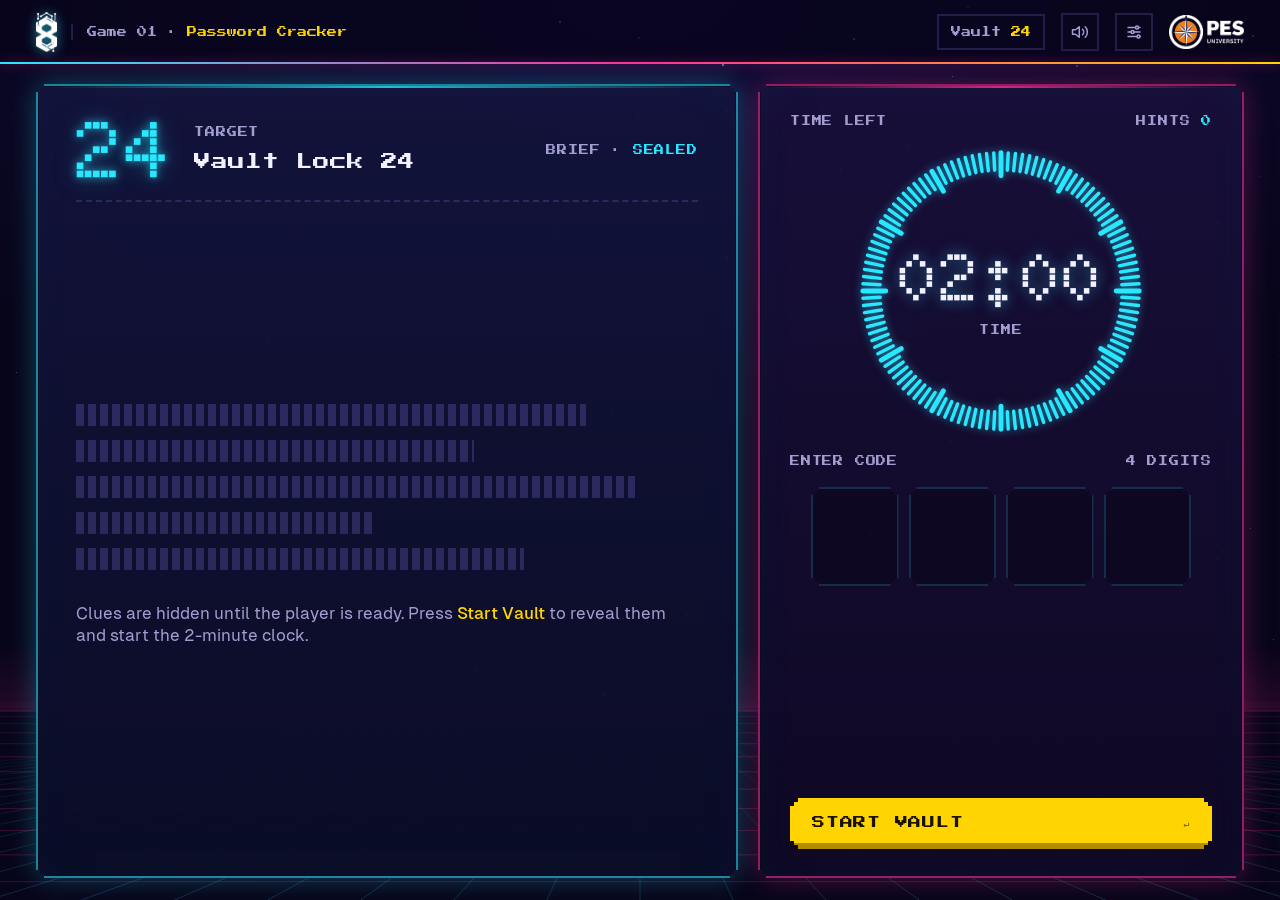
==== commit 862ca07c: "Fix flagged vaults, add hints and tells, add answer-key PDFs - Corrected 18 vaults (04, 10, 14, 24, " ====
--- a/cracker.html
+++ b/cracker.html
@@ -104,6 +104,11 @@
         <p class="drawer__hint">Shown only while the button is held, so the player can't glance at it.</p>
       </div>
       <div class="drawer__section">
+        <span class="label">Hint to read out</span>
+        <p class="hint-text" id="hintText">—</p>
+        <p class="drawer__hint">Say it out loud, then press <strong>Hint</strong> on the main screen to take 10 seconds off.</p>
+      </div>
+      <div class="drawer__section">
         <span class="label">This vault</span>
         <button class="btn btn--ghost btn--small" id="restartBtn" type="button">Restart vault · 02:00</button>
       </div>
--- a/css/style.css
+++ b/css/style.css
@@ -528,6 +528,14 @@
   border: 2px dashed var(--line); padding: 10px 12px;
 }
 .answer-peek output { font-family: var(--led); font-weight: 800; font-size: 44px; letter-spacing: .08em; color: var(--yellow); text-shadow: 0 0 12px rgba(255,212,0,.5); }
+.hint-text {
+  margin: 0;
+  padding: 12px 14px;
+  border-left: 3px solid var(--pink);
+  background: rgba(255,46,151,.07);
+  font-size: 17px;
+  line-height: 1.5;
+}
 .vault-grid { display: grid; grid-template-columns: repeat(auto-fill, minmax(50px, 1fr)); gap: 5px; }
 .vault-grid button {
   border: 2px solid var(--line); background: rgba(0,0,0,.3);
@@ -654,6 +662,16 @@
 .rf-foot { display: grid; grid-template-columns: 1fr auto 1fr; align-items: center; gap: 18px; min-height: 64px; }
 .rf-foot .btn { justify-self: end; min-width: 240px; }
 .rf-result { font-family: var(--pixel); font-size: clamp(12px, 1.2vw, 16px); text-align: center; line-height: 1.5; }
+.rf-why {
+  display: block;
+  margin-top: 8px;
+  font-family: var(--sans);
+  font-size: clamp(14px, 1.15vw, 17px);
+  color: var(--ink);
+  text-shadow: none;
+  line-height: 1.4;
+  max-width: 62ch;
+}
 .rf-result--ok { color: var(--green); text-shadow: 0 0 12px rgba(61,255,143,.6); }
 .rf-result--bad { color: var(--red); text-shadow: 0 0 12px rgba(255,61,90,.6); }
 .rf-result--time { color: var(--orange); text-shadow: 0 0 12px rgba(255,154,31,.6); }
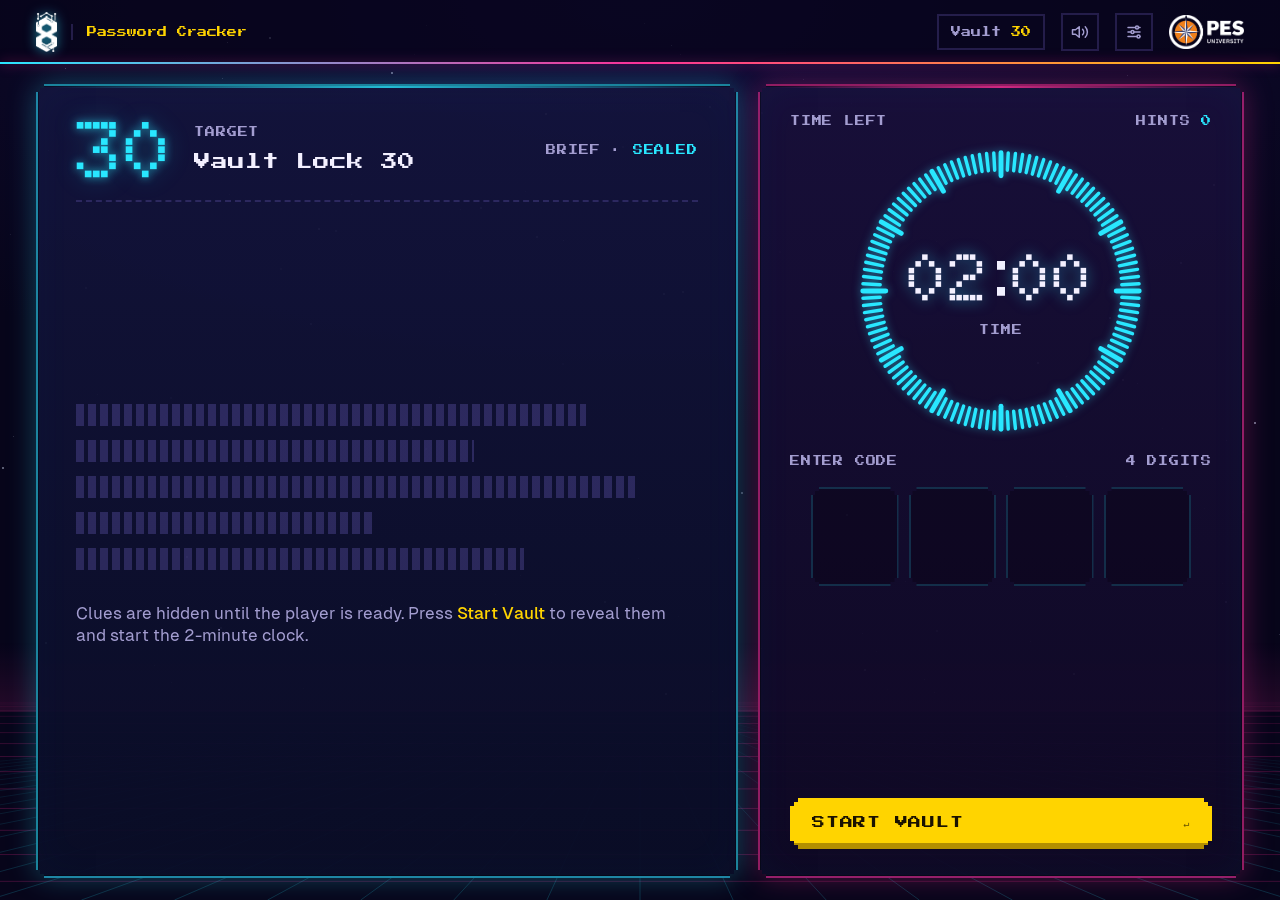
==== commit b4b0a18e: "Tidy header labels and draw a real colon in LED timers" ====
--- a/cracker.html
+++ b/cracker.html
@@ -12,7 +12,7 @@
     <header class="topbar">
       <a class="brand" href="index.html" title="Back to the arcade">
         <img class="brand__mark" src="img/brand/layer8-mark.png" alt="Layer8">
-        <span class="brand__crumb">Game 01 · <span>Password Cracker</span></span>
+        <span class="brand__crumb"><span>Password Cracker</span></span>
       </a>
       <div class="topbar__spacer"></div>
       <span class="readout">Vault <strong id="vaultChip">--</strong></span>
@@ -60,7 +60,7 @@
             <svg viewBox="0 0 200 200" aria-hidden="true" id="dialTicks"></svg>
             <div class="dial__center">
               <div>
-                <div class="dial__time" id="timerText">02:00</div>
+                <div class="dial__time" id="timerText">02<span class="colon" aria-hidden="true"></span><span class="sr">:</span>00</div>
                 <div class="label dial__sub">Time</div>
               </div>
             </div>
--- a/css/style.css
+++ b/css/style.css
@@ -697,3 +697,16 @@
   *, *::before, *::after { animation: none !important; transition: none !important; }
   .clues li, .clues p { opacity: 1; }
 }
+
+/* LED colon: the Doto font's ":" looks like "+", so draw two square dots instead */
+.colon {
+  display: inline-block;
+  width: .13em;
+  height: .52em;
+  margin: 0 .1em;
+  vertical-align: .08em;
+  background:
+    linear-gradient(currentColor, currentColor) top / 100% .13em no-repeat,
+    linear-gradient(currentColor, currentColor) bottom / 100% .13em no-repeat;
+}
+.sr { position: absolute; width: 1px; height: 1px; overflow: hidden; clip: rect(0 0 0 0); }
